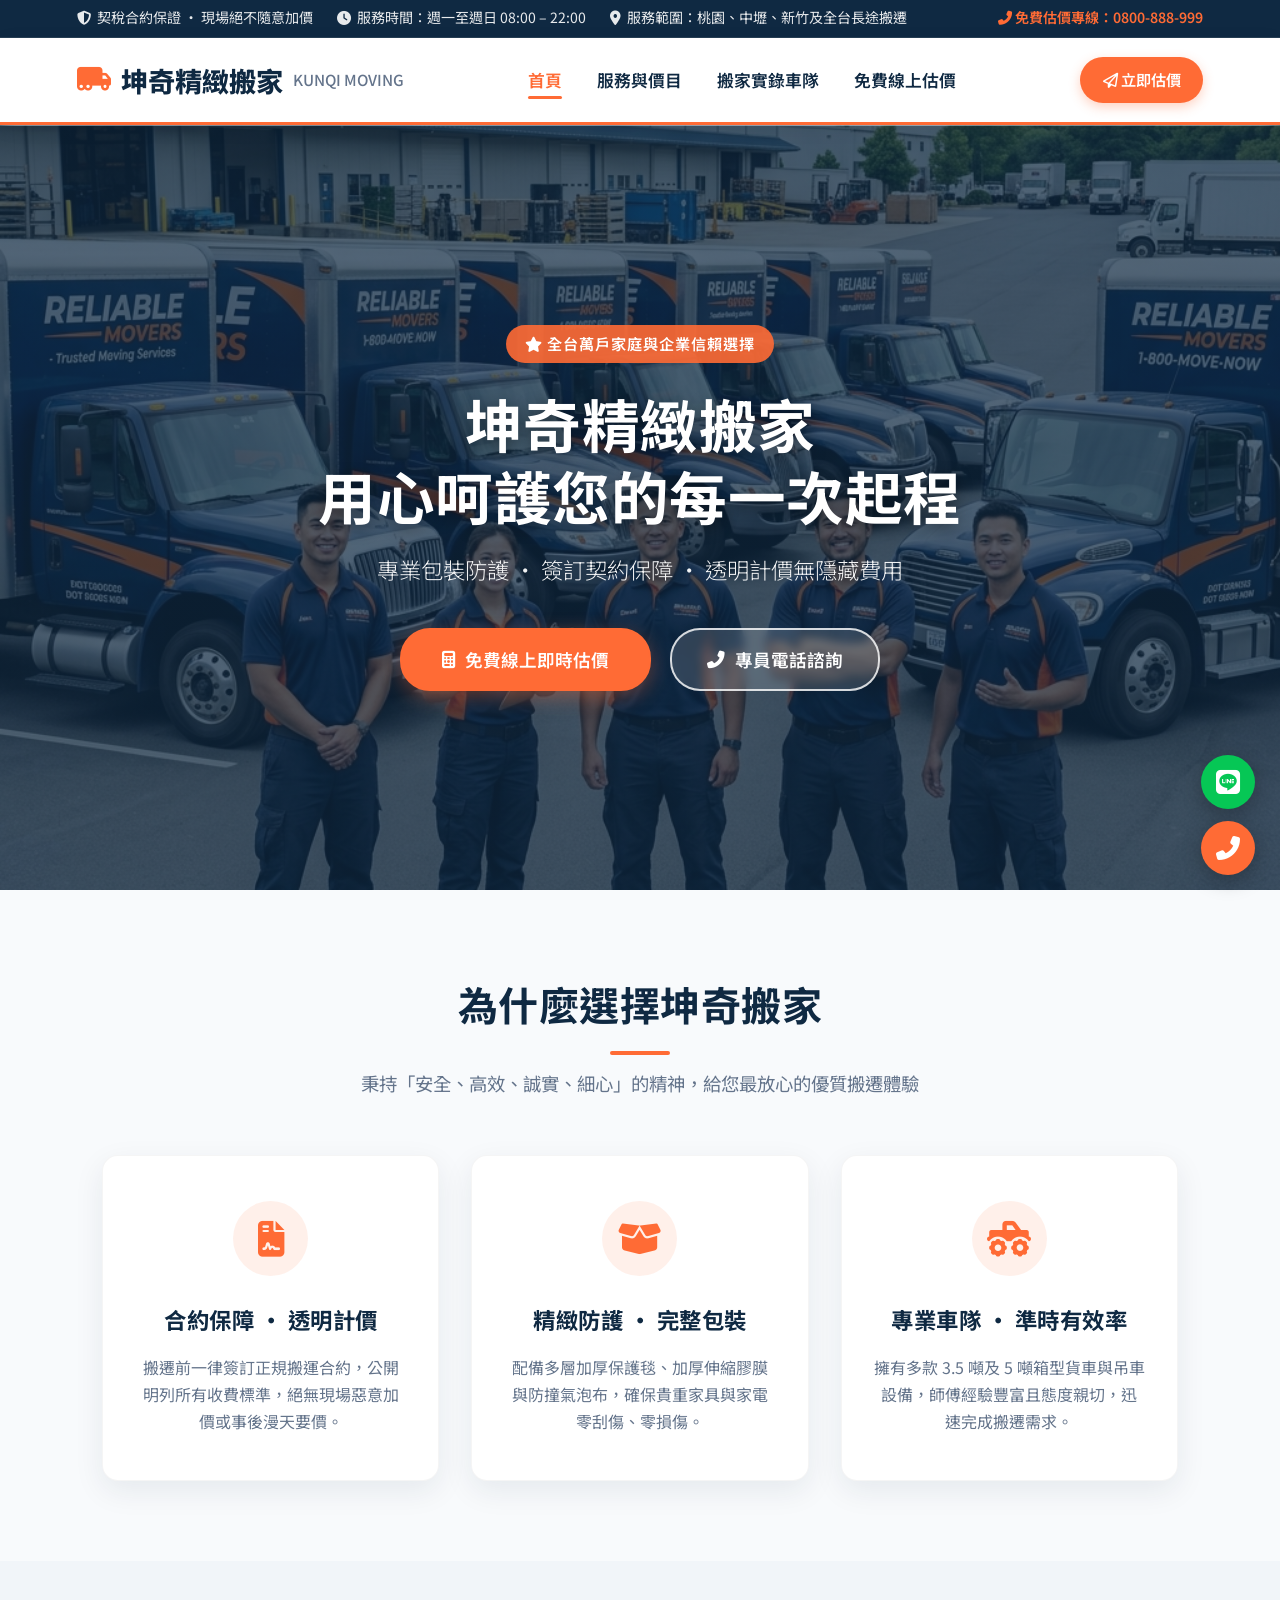
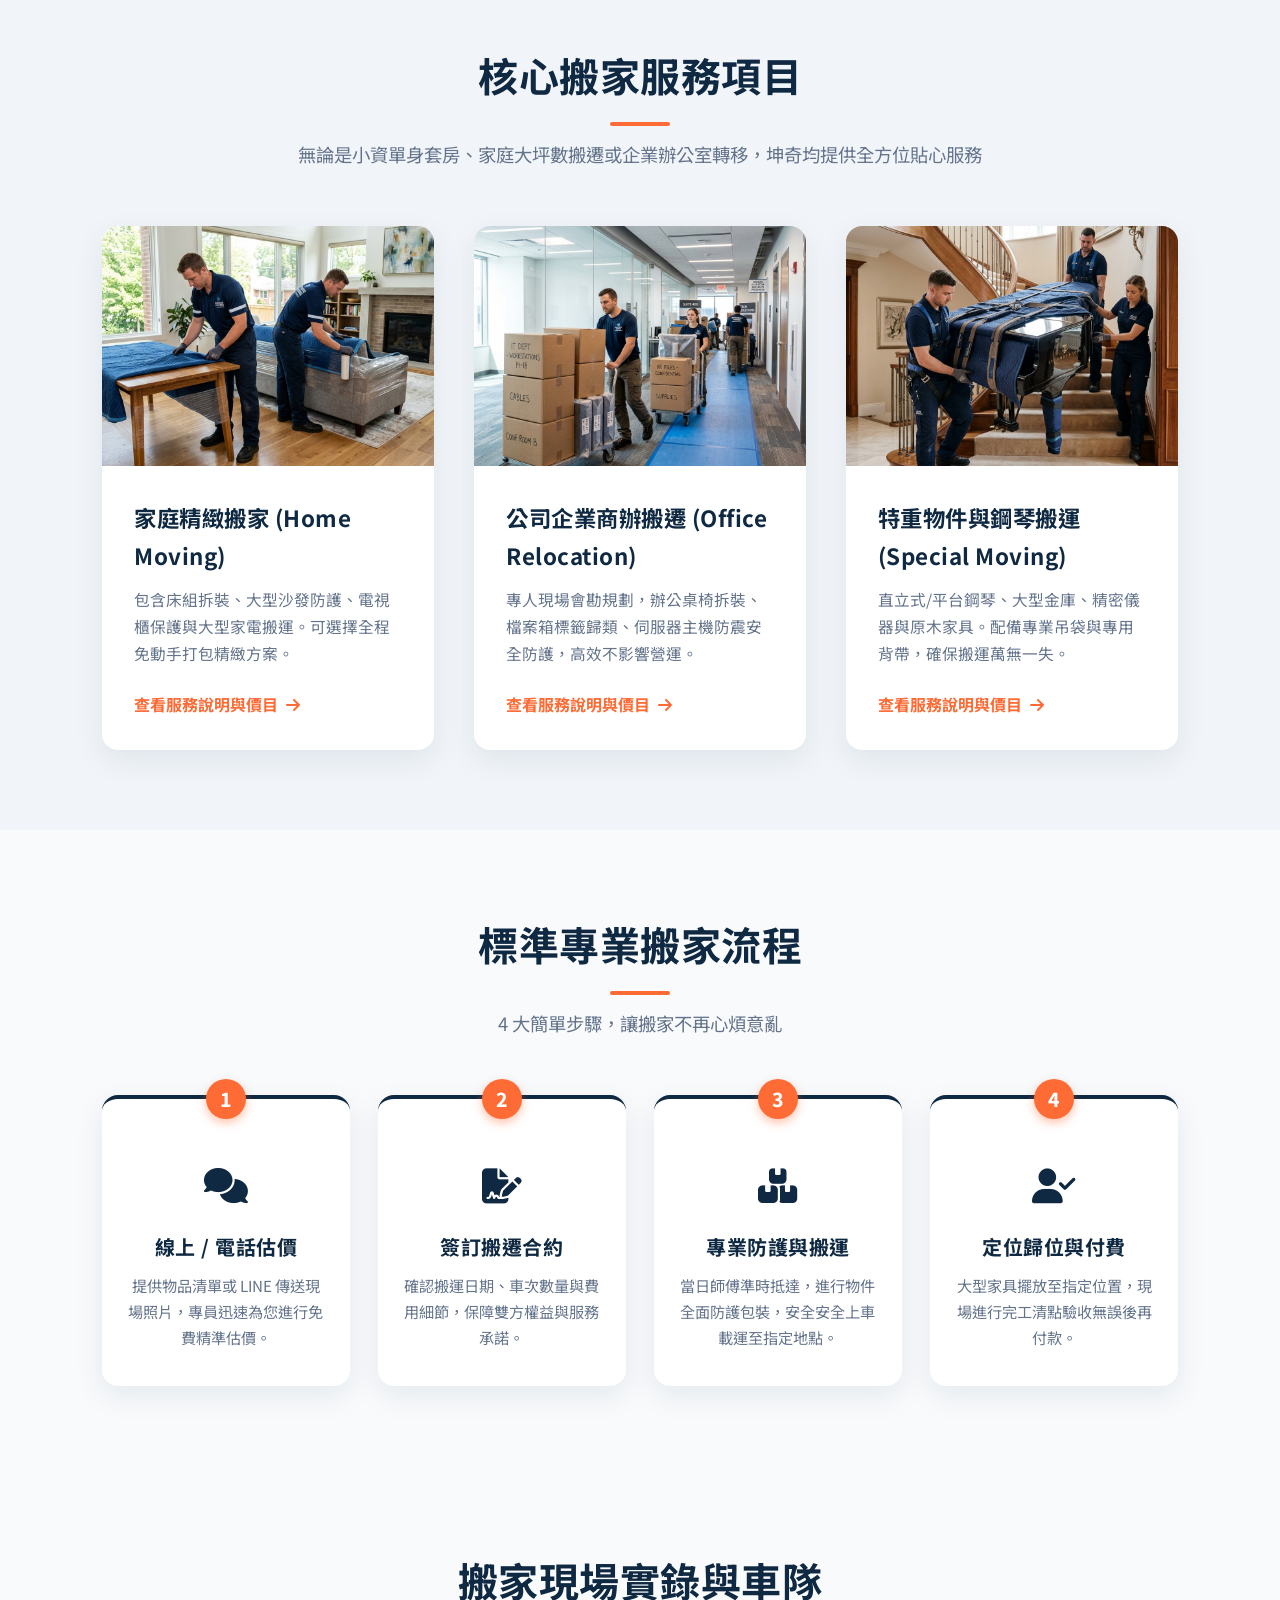
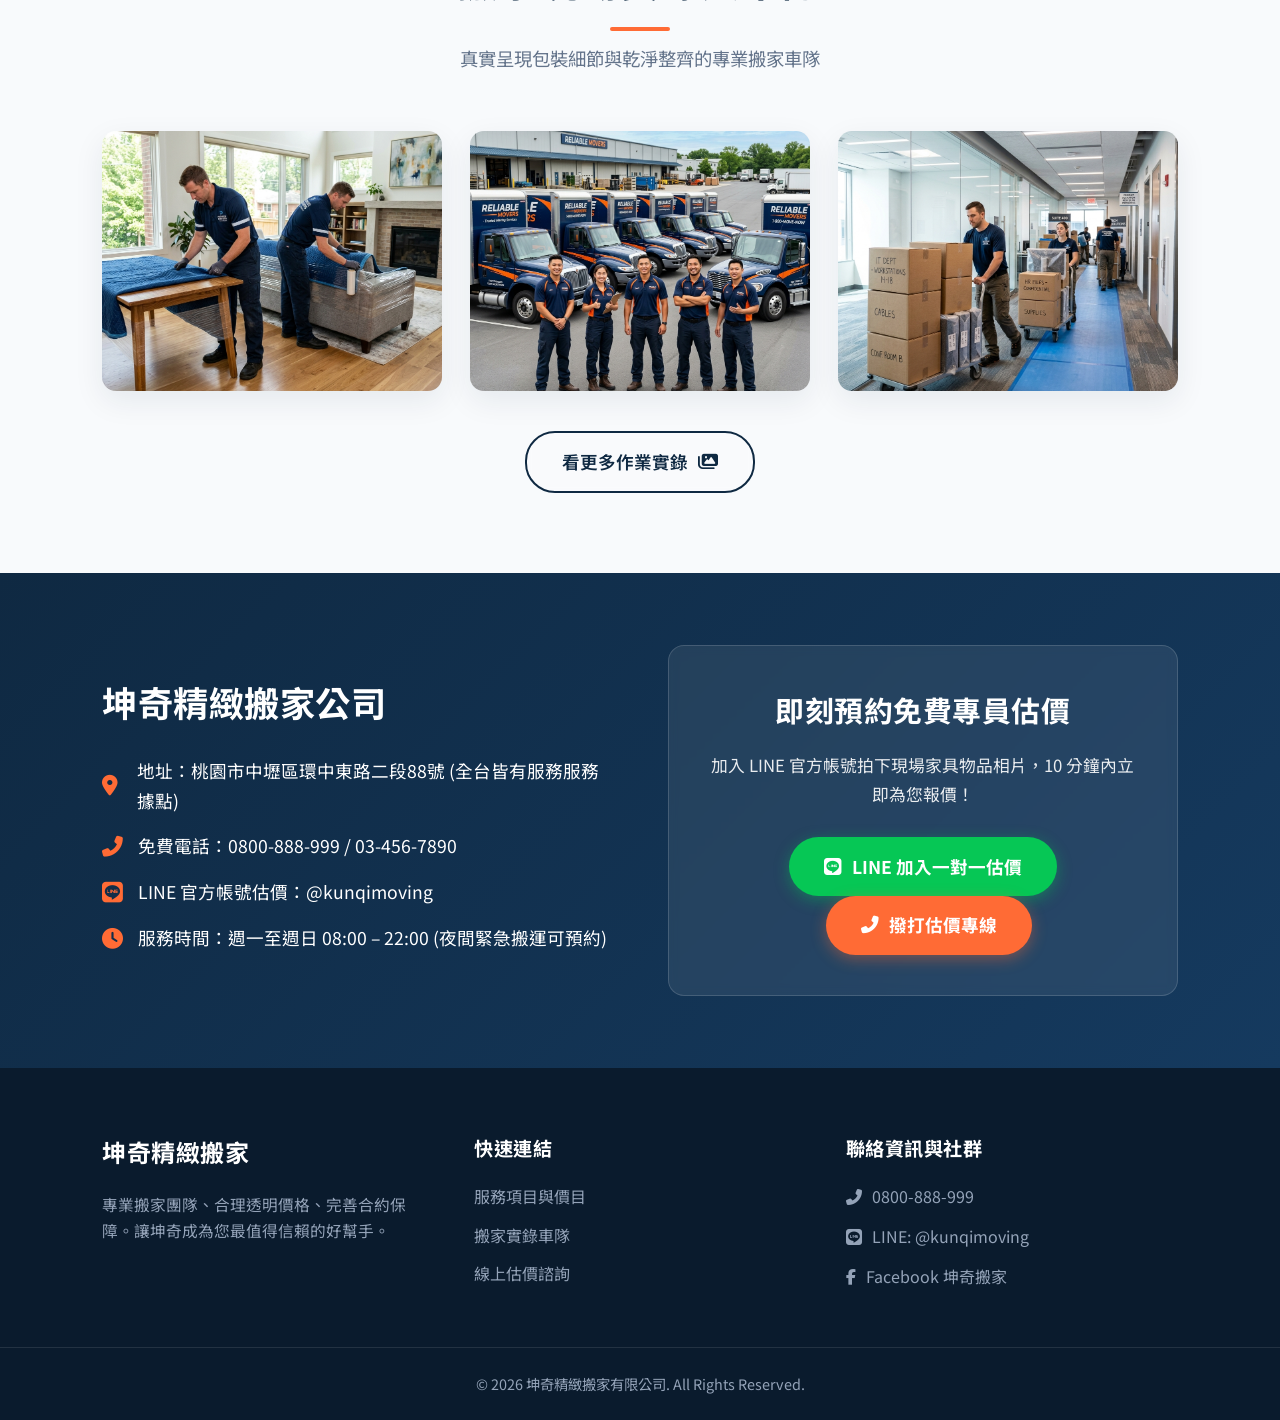
==== index.html @ 40b8fe4d "初始網站檔案上傳" ====
<!DOCTYPE html>
<html lang="zh-Hant">

<head>
    <meta charset="UTF-8">
    <meta name="viewport" content="width=device-width, initial-scale=1.0">
    <title>坤奇精緻搬家 | 桃園中壢搬家首選 · 專業車隊與透明計價</title>
    <meta name="description" content="坤奇精緻搬家提供大桃園、中壢與全台優質搬家服務。包含家庭搬家、公司企業搬遷、精緻包裝防護、廢棄物清運與大型家具特重搬運。透明計價、合約保障、專業車隊團隊。">
    <link rel="stylesheet" href="css/style.css">
    <!-- Google Fonts -->
    <link href="https://fonts.googleapis.com/css2?family=Noto+Sans+TC:wght@300;400;500;700;800&family=Outfit:wght@500;600;700;800&display=swap" rel="stylesheet">
    <!-- Font Awesome Icons -->
    <link rel="stylesheet" href="https://cdnjs.cloudflare.com/ajax/libs/font-awesome/6.4.0/css/all.min.css">
</head>

<body>

    <!-- Top Announcement Bar -->
    <div class="top-bar">
        <div class="top-bar-info">
            <span><i class="fas fa-shield-alt"></i> 契稅合約保證 · 現場絕不隨意加價</span>
            <span><i class="fas fa-clock"></i> 服務時間：週一至週日 08:00 – 22:00</span>
            <span><i class="fas fa-map-marker-alt"></i> 服務範圍：桃園、中壢、新竹及全台長途搬遷</span>
        </div>
        <div class="top-bar-cta">
            <a href="tel:0800888999"><i class="fas fa-phone-alt"></i> 免費估價專線：0800-888-999</a>
        </div>
    </div>

    <!-- Header & Navigation -->
    <header>
        <div class="logo">
            <a href="index.html">
                <i class="fas fa-truck-moving"></i> 坤奇精緻搬家 <span>KUNQI MOVING</span>
            </a>
        </div>
        <nav>
            <div class="menu-toggle" id="menuToggle">
                <i class="fas fa-bars"></i>
            </div>
            <ul id="navMenu">
                <li><a href="index.html" class="active">首頁</a></li>
                <li><a href="services.html">服務與價目</a></li>
                <li><a href="gallery.html">搬家實錄車隊</a></li>
                <li><a href="contact.html">免費線上估價</a></li>
            </ul>
        </nav>
        <div class="header-cta-btn">
            <a href="contact.html" class="btn-header"><i class="far fa-paper-plane"></i> 立即估價</a>
        </div>
    </header>

    <!-- Hero Section -->
    <section class="hero">
        <div class="hero-content">
            <span class="hero-badge"><i class="fas fa-star"></i> 全台萬戶家庭與企業信賴選擇</span>
            <h1>坤奇精緻搬家<br>用心呵護您的每一次起程</h1>
            <p>專業包裝防護 · 簽訂契約保障 · 透明計價無隱藏費用</p>
            <div class="hero-buttons">
                <a href="contact.html" class="btn-primary"><i class="fas fa-calculator"></i> 免費線上即時估價</a>
                <a href="tel:0800888999" class="btn-secondary"><i class="fas fa-phone-alt"></i> 專員電話諮詢</a>
            </div>
        </div>
    </section>

    <!-- Core Advantages Section -->
    <section class="section-padding about-section">
        <div class="section-title">
            <h2>為什麼選擇坤奇搬家</h2>
            <p>秉持「安全、高效、誠實、細心」的精神，給您最放心的優質搬遷體驗</p>
        </div>
        <div class="about-grid">
            <div class="about-card">
                <div class="about-icon"><i class="fas fa-file-contract"></i></div>
                <h3>合約保障 · 透明計價</h3>
                <p>搬遷前一律簽訂正規搬運合約，公開明列所有收費標準，絕無現場惡意加價或事後漫天要價。</p>
            </div>
            <div class="about-card">
                <div class="about-icon"><i class="fas fa-box-open"></i></div>
                <h3>精緻防護 · 完整包裝</h3>
                <p>配備多層加厚保護毯、加厚伸縮膠膜與防撞氣泡布，確保貴重家具與家電零刮傷、零損傷。</p>
            </div>
            <div class="about-card">
                <div class="about-icon"><i class="fas fa-truck-monster"></i></div>
                <h3>專業車隊 · 準時有效率</h3>
                <p>擁有多款 3.5 噸及 5 噸箱型貨車與吊車設備，師傅經驗豐富且態度親切，迅速完成搬遷需求。</p>
            </div>
        </div>
    </section>

    <!-- Featured Services Section -->
    <section class="section-padding services-section" style="background-color: #F1F5F9;">
        <div class="section-title">
            <h2>核心搬家服務項目</h2>
            <p>無論是小資單身套房、家庭大坪數搬遷或企業辦公室轉移，坤奇均提供全方位貼心服務</p>
        </div>

        <div class="services-grid">
            <!-- Service 1 -->
            <div class="service-card">
                <div class="service-img">
                    <img src="images/home_moving.png" alt="家庭精緻搬家">
                </div>
                <div class="service-info">
                    <h3>家庭精緻搬家 (Home Moving)</h3>
                    <p>包含床組拆裝、大型沙發防護、電視櫃保護與大型家電搬運。可選擇全程免動手打包精緻方案。</p>
                    <a href="services.html" class="card-link">查看服務說明與價目 <i class="fas fa-arrow-right"></i></a>
                </div>
            </div>

            <!-- Service 2 -->
            <div class="service-card">
                <div class="service-img">
                    <img src="images/office_moving.png" alt="公司企業商辦搬遷">
                </div>
                <div class="service-info">
                    <h3>公司企業商辦搬遷 (Office Relocation)</h3>
                    <p>專人現場會勘規劃，辦公桌椅拆裝、檔案箱標籤歸類、伺服器主機防震安全防護，高效不影響營運。</p>
                    <a href="services.html" class="card-link">查看服務說明與價目 <i class="fas fa-arrow-right"></i></a>
                </div>
            </div>

            <!-- Service 3 -->
            <div class="service-card">
                <div class="service-img">
                    <img src="images/special_moving.png" alt="特重物件與鋼琴搬運">
                </div>
                <div class="service-info">
                    <h3>特重物件與鋼琴搬運 (Special Moving)</h3>
                    <p>直立式/平台鋼琴、大型金庫、精密儀器與原木家具。配備專業吊袋與專用背帶，確保搬運萬無一失。</p>
                    <a href="services.html" class="card-link">查看服務說明與價目 <i class="fas fa-arrow-right"></i></a>
                </div>
            </div>
        </div>
    </section>

    <!-- 4-Step Moving Process -->
    <section class="section-padding">
        <div class="section-title">
            <h2>標準專業搬家流程</h2>
            <p>4 大簡單步驟，讓搬家不再心煩意亂</p>
        </div>
        <div class="process-grid">
            <div class="process-step">
                <div class="step-number">1</div>
                <div class="step-icon"><i class="fas fa-comments"></i></div>
                <h3>線上 / 電話估價</h3>
                <p>提供物品清單或 LINE 傳送現場照片，專員迅速為您進行免費精準估價。</p>
            </div>
            <div class="process-step">
                <div class="step-number">2</div>
                <div class="step-icon"><i class="fas fa-file-signature"></i></div>
                <h3>簽訂搬遷合約</h3>
                <p>確認搬運日期、車次數量與費用細節，保障雙方權益與服務承諾。</p>
            </div>
            <div class="process-step">
                <div class="step-number">3</div>
                <div class="step-icon"><i class="fas fa-boxes"></i></div>
                <h3>專業防護與搬運</h3>
                <p>當日師傅準時抵達，進行物件全面防護包裝，安全安全上車載運至指定地點。</p>
            </div>
            <div class="process-step">
                <div class="step-number">4</div>
                <div class="step-icon"><i class="fas fa-user-check"></i></div>
                <h3>定位歸位與付費</h3>
                <p>大型家具擺放至指定位置，現場進行完工清點驗收無誤後再付款。</p>
            </div>
        </div>
    </section>

    <!-- Gallery Highlight Section -->
    <section class="section-padding" style="background-color: #F8FAFC;">
        <div class="section-title">
            <h2>搬家現場實錄與車隊</h2>
            <p>真實呈現包裝細節與乾淨整齊的專業搬家車隊</p>
        </div>
        <div class="gallery-preview-grid">
            <div class="gallery-preview-item">
                <img src="images/home_moving.png" alt="家具防護包裝實況">
                <div class="overlay"><span>精緻防護加厚毯包裹</span></div>
            </div>
            <div class="gallery-preview-item">
                <img src="images/hero_bg.png" alt="坤奇專業貨車車隊">
                <div class="overlay"><span>整齊乾淨車隊陣容</span></div>
            </div>
            <div class="gallery-preview-item">
                <img src="images/office_moving.png" alt="企業搬遷與檔案整理">
                <div class="overlay"><span>企業辦公室高效定位</span></div>
            </div>
        </div>
        <div style="text-align: center; margin-top: 2.5rem;">
            <a href="gallery.html" class="btn-secondary" style="color: var(--brand-navy); border-color: var(--brand-navy);">看更多作業實錄 <i class="fas fa-images"></i></a>
        </div>
    </section>

    <!-- Store Info & CTA Banner -->
    <section class="store-cta-section">
        <div class="cta-container">
            <div class="cta-info">
                <h2>坤奇精緻搬家公司</h2>
                <ul class="info-list">
                    <li><i class="fas fa-map-marker-alt"></i> 地址：桃園市中壢區環中東路二段88號 (全台皆有服務服務據點)</li>
                    <li><i class="fas fa-phone-alt"></i> 免費電話：0800-888-999 / 03-456-7890</li>
                    <li><i class="fab fa-line"></i> LINE 官方帳號估價：@kunqimoving</li>
                    <li><i class="fas fa-clock"></i> 服務時間：週一至週日 08:00 – 22:00 (夜間緊急搬運可預約)</li>
                </ul>
            </div>
            <div class="cta-action">
                <h3>即刻預約免費專員估價</h3>
                <p>加入 LINE 官方帳號拍下現場家具物品相片，10 分鐘內立即為您報價！</p>
                <a href="https://line.me" target="_blank" class="btn-line"><i class="fab fa-line"></i> LINE 加入一對一估價</a>
                <a href="tel:0800888999" class="btn-phone"><i class="fas fa-phone-alt"></i> 撥打估價專線</a>
            </div>
        </div>
    </section>

    <!-- Footer -->
    <footer>
        <div class="footer-container">
            <div class="footer-col">
                <h3>坤奇精緻搬家</h3>
                <p>專業搬家團隊、合理透明價格、完善合約保障。讓坤奇成為您最值得信賴的好幫手。</p>
            </div>
            <div class="footer-col">
                <h4>快速連結</h4>
                <ul>
                    <li><a href="services.html">服務項目與價目</a></li>
                    <li><a href="gallery.html">搬家實錄車隊</a></li>
                    <li><a href="contact.html">線上估價諮詢</a></li>
                </ul>
            </div>
            <div class="footer-col">
                <h4>聯絡資訊與社群</h4>
                <div class="footer-socials">
                    <a href="tel:0800888999"><i class="fas fa-phone-alt"></i> 0800-888-999</a>
                    <a href="https://line.me" target="_blank"><i class="fab fa-line"></i> LINE: @kunqimoving</a>
                    <a href="#"><i class="fab fa-facebook-f"></i> Facebook 坤奇搬家</a>
                </div>
            </div>
        </div>
        <div class="footer-bottom">
            <p>&copy; 2026 坤奇精緻搬家有限公司. All Rights Reserved.</p>
        </div>
    </footer>

    <!-- Floating Action Buttons -->
    <div class="floating-buttons">
        <a href="https://line.me" target="_blank" class="floating-btn line" title="LINE 專員估價">
            <i class="fab fa-line"></i>
        </a>
        <a href="tel:0800888999" class="floating-btn phone" title="免費電話估價">
            <i class="fas fa-phone-alt"></i>
        </a>
    </div>

    <!-- Main JavaScript -->
    <script src="js/main.js"></script>
</body>

</html>
---- css/style.css ----
/* Modern Premium Moving Company Design System for 坤奇精緻搬家 */
:root {
    --primary-bg: #F8FAFC;
    --card-bg: #FFFFFF;
    --brand-navy: #0F2942;
    --brand-navy-light: #1E3A8A;
    --accent-orange: #FF6B35;
    --accent-orange-hover: #E85D04;
    --text-dark: #1E293B;
    --text-muted: #64748B;
    --text-light: #FFFFFF;
    --font-heading: 'Noto Sans TC', 'Outfit', sans-serif;
    --font-body: 'Noto Sans TC', sans-serif;
    --transition: all 0.35s cubic-bezier(0.25, 0.8, 0.25, 1);
    --shadow-soft: 0 10px 30px rgba(15, 41, 66, 0.08);
    --shadow-hover: 0 18px 40px rgba(255, 107, 53, 0.18);
}

* {
    margin: 0;
    padding: 0;
    box-sizing: border-box;
}

html {
    scroll-behavior: smooth;
}

body {
    font-family: var(--font-body);
    background-color: var(--primary-bg);
    color: var(--text-dark);
    line-height: 1.7;
    overflow-x: hidden;
}

h1, h2, h3, h4 {
    font-family: var(--font-heading);
    font-weight: 700;
    letter-spacing: 0.5px;
}

a {
    text-decoration: none;
    color: inherit;
    transition: var(--transition);
}

/* Top Announcement Bar */
.top-bar {
    background-color: var(--brand-navy);
    color: rgba(255, 255, 255, 0.9);
    padding: 0.4rem 6%;
    font-size: 0.88rem;
    display: flex;
    justify-content: space-between;
    align-items: center;
    border-bottom: 1px solid rgba(255, 255, 255, 0.1);
}

.top-bar-info {
    display: flex;
    gap: 1.5rem;
}

.top-bar-info span {
    display: flex;
    align-items: center;
    gap: 6px;
}

.top-bar-cta a {
    color: var(--accent-orange);
    font-weight: 600;
}

.top-bar-cta a:hover {
    text-decoration: underline;
}

/* Header & Navigation */
header {
    display: flex;
    justify-content: space-between;
    align-items: center;
    padding: 1.2rem 6%;
    background-color: rgba(255, 255, 255, 0.97);
    backdrop-filter: blur(10px);
    position: sticky;
    top: 0;
    z-index: 1000;
    box-shadow: 0 4px 20px rgba(0, 0, 0, 0.05);
    border-bottom: 3px solid var(--accent-orange);
}

.logo a {
    font-size: 1.7rem;
    font-weight: 800;
    color: var(--brand-navy);
    display: flex;
    align-items: center;
    gap: 10px;
}

.logo a i {
    color: var(--accent-orange);
}

.logo a span {
    font-size: 0.95rem;
    color: var(--text-muted);
    font-weight: 500;
}

.menu-toggle {
    display: none;
    font-size: 1.6rem;
    cursor: pointer;
    color: var(--brand-navy);
}

nav ul {
    display: flex;
    list-style: none;
    gap: 2.2rem;
}

nav a {
    font-size: 1.05rem;
    font-weight: 600;
    color: var(--brand-navy);
    position: relative;
    padding: 0.3rem 0;
}

nav a::after {
    content: '';
    position: absolute;
    width: 0;
    height: 3px;
    bottom: -2px;
    left: 0;
    background-color: var(--accent-orange);
    transition: var(--transition);
    border-radius: 2px;
}

nav a:hover::after, nav a.active::after {
    width: 100%;
}

nav a.active {
    color: var(--accent-orange);
}

.header-cta-btn {
    display: flex;
    align-items: center;
    gap: 10px;
}

.btn-header {
    padding: 0.6rem 1.4rem;
    background-color: var(--accent-orange);
    color: #fff;
    font-weight: 600;
    font-size: 0.95rem;
    border-radius: 25px;
    box-shadow: 0 4px 12px rgba(255, 107, 53, 0.3);
}

.btn-header:hover {
    background-color: var(--accent-orange-hover);
    transform: translateY(-2px);
}

/* Hero Section */
.hero {
    height: 85vh;
    min-height: 550px;
    background: linear-gradient(rgba(15, 41, 66, 0.72), rgba(15, 41, 66, 0.72)), url('../images/hero_bg.png');
    background-size: cover;
    background-position: center;
    display: flex;
    justify-content: center;
    align-items: center;
    text-align: center;
    color: var(--text-light);
    padding: 0 1.5rem;
    position: relative;
}

.hero-content {
    max-width: 850px;
}

.hero-badge {
    display: inline-block;
    padding: 0.4rem 1.2rem;
    background-color: rgba(255, 107, 53, 0.9);
    color: #fff;
    font-size: 0.95rem;
    font-weight: 600;
    border-radius: 20px;
    margin-bottom: 1.5rem;
    letter-spacing: 1px;
}

.hero h1 {
    font-size: 3.6rem;
    margin-bottom: 1.2rem;
    text-shadow: 0 4px 15px rgba(0, 0, 0, 0.4);
    line-height: 1.25;
}

.hero p {
    font-size: 1.4rem;
    margin-bottom: 2.5rem;
    font-weight: 300;
    opacity: 0.95;
}

.hero-buttons {
    display: flex;
    justify-content: center;
    gap: 1.2rem;
    flex-wrap: wrap;
}

.btn-primary {
    display: inline-flex;
    align-items: center;
    gap: 10px;
    padding: 0.9rem 2.5rem;
    background-color: var(--accent-orange);
    color: var(--text-light);
    font-size: 1.1rem;
    font-weight: 600;
    border-radius: 30px;
    border: 2px solid var(--accent-orange);
    cursor: pointer;
    transition: var(--transition);
    box-shadow: 0 6px 20px rgba(255, 107, 53, 0.35);
}

.btn-primary:hover {
    background-color: var(--accent-orange-hover);
    border-color: var(--accent-orange-hover);
    transform: translateY(-3px);
}

.btn-secondary {
    display: inline-flex;
    align-items: center;
    gap: 10px;
    padding: 0.9rem 2.2rem;
    background-color: rgba(255, 255, 255, 0.15);
    color: #fff;
    font-size: 1.1rem;
    font-weight: 600;
    border-radius: 30px;
    border: 2px solid rgba(255, 255, 255, 0.8);
    backdrop-filter: blur(5px);
    transition: var(--transition);
}

.btn-secondary:hover {
    background-color: #fff;
    color: var(--brand-navy);
    transform: translateY(-3px);
}

/* Page Hero Banner */
.page-hero {
    height: 38vh;
    min-height: 280px;
    background: linear-gradient(rgba(15, 41, 66, 0.8), rgba(15, 41, 66, 0.8)), url('../images/hero_bg.png');
    background-size: cover;
    background-position: center;
    display: flex;
    flex-direction: column;
    justify-content: center;
    align-items: center;
    text-align: center;
    color: #fff;
    padding: 0 1rem;
}

.page-hero h1 {
    font-size: 2.8rem;
    margin-bottom: 0.8rem;
}

.page-hero p {
    font-size: 1.2rem;
    font-weight: 300;
    opacity: 0.9;
}

/* Section Common */
.section-padding {
    padding: 5rem 8%;
}

.section-title {
    text-align: center;
    margin-bottom: 3.5rem;
}

.section-title h2 {
    font-size: 2.5rem;
    color: var(--brand-navy);
    margin-bottom: 0.8rem;
    position: relative;
    display: inline-block;
}

.section-title h2::after {
    content: '';
    display: block;
    width: 60px;
    height: 4px;
    background-color: var(--accent-orange);
    margin: 0.8rem auto 0;
    border-radius: 2px;
}

.section-title p {
    color: var(--text-muted);
    font-size: 1.15rem;
    max-width: 700px;
    margin: 0 auto;
}

/* About / Advantages Cards */
.about-grid {
    display: grid;
    grid-template-columns: repeat(auto-fit, minmax(300px, 1fr));
    gap: 2rem;
}

.about-card {
    background-color: var(--card-bg);
    padding: 2.8rem 2rem;
    border-radius: 16px;
    text-align: center;
    box-shadow: var(--shadow-soft);
    transition: var(--transition);
    border: 1px solid rgba(0, 0, 0, 0.04);
}

.about-card:hover {
    transform: translateY(-8px);
    box-shadow: var(--shadow-hover);
    border-color: rgba(255, 107, 53, 0.2);
}

.about-icon {
    width: 75px;
    height: 75px;
    background-color: rgba(255, 107, 53, 0.1);
    color: var(--accent-orange);
    font-size: 2.2rem;
    border-radius: 50%;
    display: flex;
    align-items: center;
    justify-content: center;
    margin: 0 auto 1.5rem;
    transition: var(--transition);
}

.about-card:hover .about-icon {
    background-color: var(--accent-orange);
    color: #fff;
    transform: scale(1.1);
}

.about-card h3 {
    font-size: 1.4rem;
    margin-bottom: 1rem;
    color: var(--brand-navy);
}

.about-card p {
    color: var(--text-muted);
    font-size: 1rem;
}

/* Services Grid */
.services-grid {
    display: grid;
    grid-template-columns: repeat(auto-fit, minmax(320px, 1fr));
    gap: 2.5rem;
}

.service-card {
    background-color: var(--card-bg);
    border-radius: 16px;
    overflow: hidden;
    box-shadow: var(--shadow-soft);
    transition: var(--transition);
    display: flex;
    flex-direction: column;
}

.service-card:hover {
    transform: translateY(-8px);
    box-shadow: var(--shadow-hover);
}

.service-img {
    height: 240px;
    overflow: hidden;
    position: relative;
}

.service-img img {
    width: 100%;
    height: 100%;
    object-fit: cover;
    transition: var(--transition);
}

.service-card:hover .service-img img {
    transform: scale(1.08);
}

.service-info {
    padding: 2rem;
    display: flex;
    flex-direction: column;
    flex-grow: 1;
}

.service-info h3 {
    font-size: 1.4rem;
    margin-bottom: 0.8rem;
    color: var(--brand-navy);
}

.service-info p {
    color: var(--text-muted);
    font-size: 0.98rem;
    margin-bottom: 1.5rem;
    flex-grow: 1;
}

.card-link {
    color: var(--accent-orange);
    font-weight: 700;
    display: inline-flex;
    align-items: center;
    gap: 8px;
}

.card-link:hover {
    color: var(--accent-orange-hover);
    transform: translateX(5px);
}

/* Moving Process Steps Section */
.process-grid {
    display: grid;
    grid-template-columns: repeat(auto-fit, minmax(230px, 1fr));
    gap: 1.8rem;
    position: relative;
}

.process-step {
    background: var(--card-bg);
    padding: 2.2rem 1.5rem;
    border-radius: 16px;
    text-align: center;
    box-shadow: var(--shadow-soft);
    position: relative;
    border-top: 4px solid var(--brand-navy);
    transition: var(--transition);
}

.process-step:hover {
    border-top-color: var(--accent-orange);
    transform: translateY(-6px);
}

.step-number {
    position: absolute;
    top: -20px;
    left: 50%;
    transform: translateX(-50%);
    width: 40px;
    height: 40px;
    background-color: var(--accent-orange);
    color: #fff;
    font-weight: 800;
    font-size: 1.2rem;
    border-radius: 50%;
    display: flex;
    align-items: center;
    justify-content: center;
    box-shadow: 0 4px 10px rgba(255, 107, 53, 0.4);
}

.step-icon {
    font-size: 2.2rem;
    color: var(--brand-navy);
    margin: 1.2rem 0 1rem;
}

.process-step h3 {
    font-size: 1.25rem;
    color: var(--brand-navy);
    margin-bottom: 0.6rem;
}

.process-step p {
    font-size: 0.95rem;
    color: var(--text-muted);
}

/* Gallery Highlight Section */
.gallery-preview-grid {
    display: grid;
    grid-template-columns: repeat(auto-fit, minmax(300px, 1fr));
    gap: 1.8rem;
}

.gallery-preview-item {
    position: relative;
    border-radius: 14px;
    overflow: hidden;
    height: 260px;
    box-shadow: var(--shadow-soft);
}

.gallery-preview-item img {
    width: 100%;
    height: 100%;
    object-fit: cover;
    transition: var(--transition);
}

.gallery-preview-item:hover img {
    transform: scale(1.1);
}

.gallery-preview-item .overlay {
    position: absolute;
    top: 0;
    left: 0;
    width: 100%;
    height: 100%;
    background: linear-gradient(to top, rgba(15, 41, 66, 0.85), transparent);
    display: flex;
    align-items: flex-end;
    padding: 1.5rem;
    color: #fff;
    opacity: 0;
    transition: var(--transition);
}

.gallery-preview-item:hover .overlay {
    opacity: 1;
}

.gallery-preview-item .overlay span {
    font-size: 1.15rem;
    font-weight: 600;
}

/* Store Info CTA Section */
.store-cta-section {
    background: linear-gradient(135deg, var(--brand-navy) 0%, #153A5F 100%);
    color: #fff;
    padding: 4.5rem 8%;
}

.cta-container {
    display: grid;
    grid-template-columns: 1fr 1fr;
    gap: 3.5rem;
    align-items: center;
}

.cta-info h2 {
    font-size: 2.2rem;
    margin-bottom: 1.5rem;
    color: #fff;
}

.info-list {
    list-style: none;
}

.info-list li {
    font-size: 1.1rem;
    margin-bottom: 1rem;
    display: flex;
    align-items: center;
    gap: 12px;
}

.info-list li i {
    color: var(--accent-orange);
    font-size: 1.3rem;
    width: 24px;
}

.cta-action {
    background-color: rgba(255, 255, 255, 0.08);
    padding: 2.5rem;
    border-radius: 16px;
    border: 1px solid rgba(255, 255, 255, 0.15);
    text-align: center;
    backdrop-filter: blur(5px);
}

.cta-action h3 {
    font-size: 1.8rem;
    margin-bottom: 1rem;
}

.cta-action p {
    font-size: 1.05rem;
    opacity: 0.9;
    margin-bottom: 1.8rem;
}

.btn-line {
    display: inline-flex;
    align-items: center;
    justify-content: center;
    gap: 10px;
    padding: 0.9rem 2.2rem;
    background-color: #06C755;
    color: #fff;
    font-size: 1.1rem;
    font-weight: 700;
    border-radius: 30px;
    box-shadow: 0 4px 15px rgba(6, 199, 85, 0.4);
    transition: var(--transition);
}

.btn-line:hover {
    background-color: #05B34C;
    transform: translateY(-3px);
}

.btn-phone {
    display: inline-flex;
    align-items: center;
    justify-content: center;
    gap: 10px;
    padding: 0.9rem 2.2rem;
    background-color: var(--accent-orange);
    color: #fff;
    font-size: 1.1rem;
    font-weight: 700;
    border-radius: 30px;
    box-shadow: 0 4px 15px rgba(255, 107, 53, 0.4);
    transition: var(--transition);
    margin-left: 0.8rem;
}

.btn-phone:hover {
    background-color: var(--accent-orange-hover);
    transform: translateY(-3px);
}

/* Pricing Table */
.pricing-table-wrapper {
    background: #fff;
    border-radius: 16px;
    overflow: hidden;
    box-shadow: var(--shadow-soft);
    margin-top: 2rem;
}

.pricing-table {
    width: 100%;
    border-collapse: collapse;
    text-align: left;
}

.pricing-table th {
    background-color: var(--brand-navy);
    color: #fff;
    padding: 1.2rem 1.5rem;
    font-size: 1.1rem;
}

.pricing-table td {
    padding: 1.1rem 1.5rem;
    border-bottom: 1px solid #E2E8F0;
    color: var(--text-dark);
}

.pricing-table tr:nth-child(even) {
    background-color: #F8FAFC;
}

.pricing-table tr:hover {
    background-color: rgba(255, 107, 53, 0.05);
}

/* Contact / Quote Form Section */
.contact-container {
    display: grid;
    grid-template-columns: 1fr 1fr;
    gap: 3rem;
}

.contact-info-card {
    background-color: var(--card-bg);
    padding: 2.5rem;
    border-radius: 16px;
    box-shadow: var(--shadow-soft);
}

.contact-info-card h3 {
    font-size: 1.6rem;
    color: var(--brand-navy);
    margin-bottom: 1.5rem;
}

.quote-form-card {
    background-color: var(--card-bg);
    padding: 2.5rem;
    border-radius: 16px;
    box-shadow: var(--shadow-soft);
}

.form-group {
    margin-bottom: 1.4rem;
}

.form-group label {
    display: block;
    font-weight: 600;
    color: var(--brand-navy);
    margin-bottom: 0.5rem;
}

.form-control {
    width: 100%;
    padding: 0.85rem 1.2rem;
    font-size: 1rem;
    border: 1px solid #CBD5E1;
    border-radius: 8px;
    font-family: inherit;
    transition: var(--transition);
}

.form-control:focus {
    outline: none;
    border-color: var(--accent-orange);
    box-shadow: 0 0 0 3px rgba(255, 107, 53, 0.15);
}

textarea.form-control {
    resize: vertical;
    min-height: 110px;
}

/* Footer */
footer {
    background-color: #0A1B2D;
    color: #94A3B8;
    padding-top: 4rem;
}

.footer-container {
    display: grid;
    grid-template-columns: repeat(auto-fit, minmax(240px, 1fr));
    gap: 2.5rem;
    padding: 0 8% 3rem;
    border-bottom: 1px solid rgba(255, 255, 255, 0.1);
}

.footer-col h3 {
    color: #fff;
    font-size: 1.5rem;
    margin-bottom: 1.2rem;
}

.footer-col h4 {
    color: #fff;
    font-size: 1.2rem;
    margin-bottom: 1.2rem;
}

.footer-col p {
    font-size: 0.98rem;
    line-height: 1.7;
}

.footer-col ul {
    list-style: none;
}

.footer-col ul li {
    margin-bottom: 0.7rem;
}

.footer-col ul a:hover {
    color: var(--accent-orange);
}

.footer-socials {
    display: flex;
    flex-direction: column;
    gap: 0.8rem;
}

.footer-socials a {
    display: flex;
    align-items: center;
    gap: 10px;
    transition: var(--transition);
}

.footer-socials a:hover {
    color: var(--accent-orange);
}

.footer-bottom {
    text-align: center;
    padding: 1.5rem;
    font-size: 0.9rem;
}

/* Floating Action Buttons */
.floating-buttons {
    position: fixed;
    bottom: 25px;
    right: 25px;
    display: flex;
    flex-direction: column;
    gap: 12px;
    z-index: 999;
}

.floating-btn {
    width: 54px;
    height: 54px;
    border-radius: 50%;
    display: flex;
    align-items: center;
    justify-content: center;
    color: #fff;
    font-size: 1.5rem;
    box-shadow: 0 6px 20px rgba(0, 0, 0, 0.25);
    transition: var(--transition);
}

.floating-btn.line {
    background-color: #06C755;
}

.floating-btn.phone {
    background-color: var(--accent-orange);
}

.floating-btn:hover {
    transform: scale(1.12) translateY(-3px);
}

/* Responsive Media Queries */
@media (max-width: 992px) {
    .hero h1 {
        font-size: 2.8rem;
    }
    .cta-container, .contact-container {
        grid-template-columns: 1fr;
    }
}

@media (max-width: 768px) {
    .top-bar-info {
        display: none;
    }
    .top-bar {
        justify-content: center;
    }
    header {
        padding: 1rem 5%;
    }
    .menu-toggle {
        display: block;
    }
    nav ul {
        position: absolute;
        top: 100%;
        left: 0;
        width: 100%;
        background-color: var(--card-bg);
        flex-direction: column;
        gap: 0;
        box-shadow: 0 10px 20px rgba(0, 0, 0, 0.1);
        display: none;
        padding: 1rem 0;
        border-bottom: 3px solid var(--accent-orange);
    }
    nav ul.active {
        display: flex;
    }
    nav ul li {
        text-align: center;
        padding: 0.8rem 0;
        border-bottom: 1px solid #F1F5F9;
    }
    .header-cta-btn {
        display: none;
    }
    .hero {
        height: 75vh;
    }
    .hero h1 {
        font-size: 2.2rem;
    }
    .hero p {
        font-size: 1.1rem;
    }
    .section-padding {
        padding: 3.5rem 5%;
    }
}
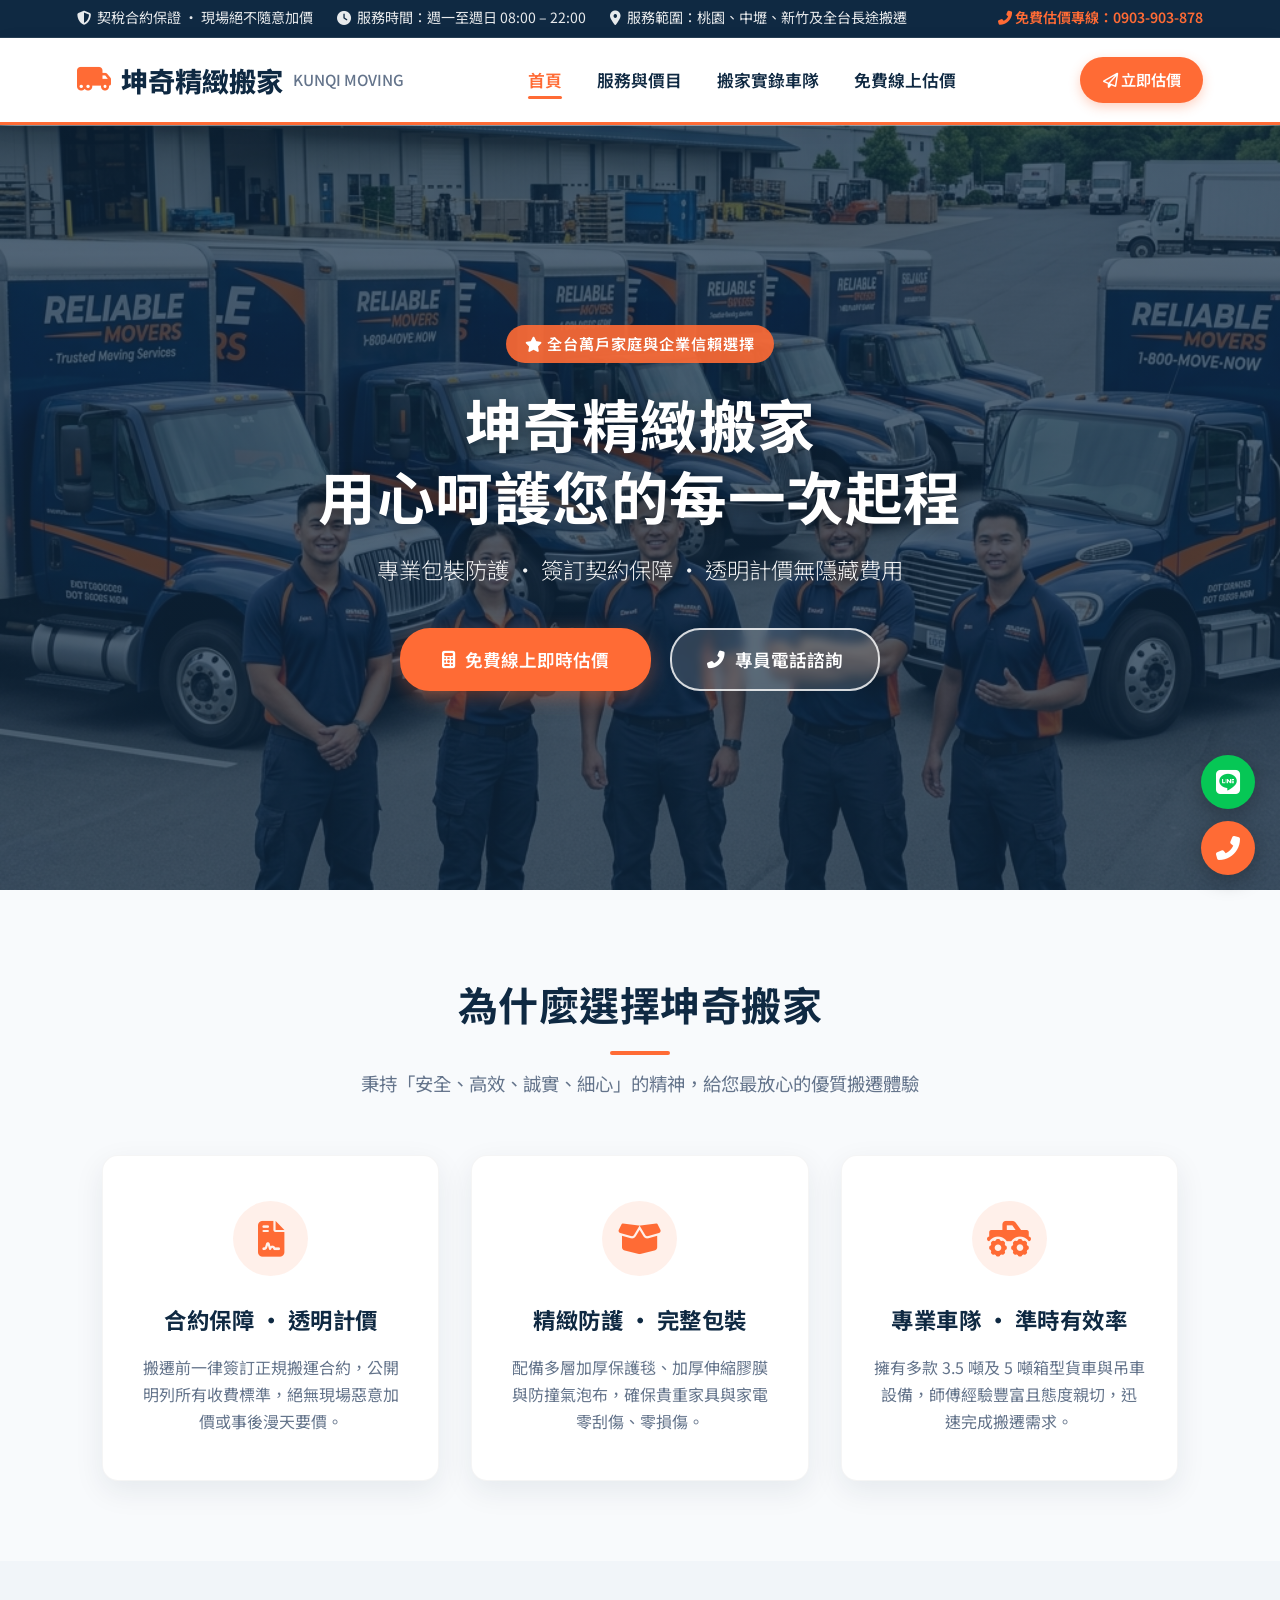
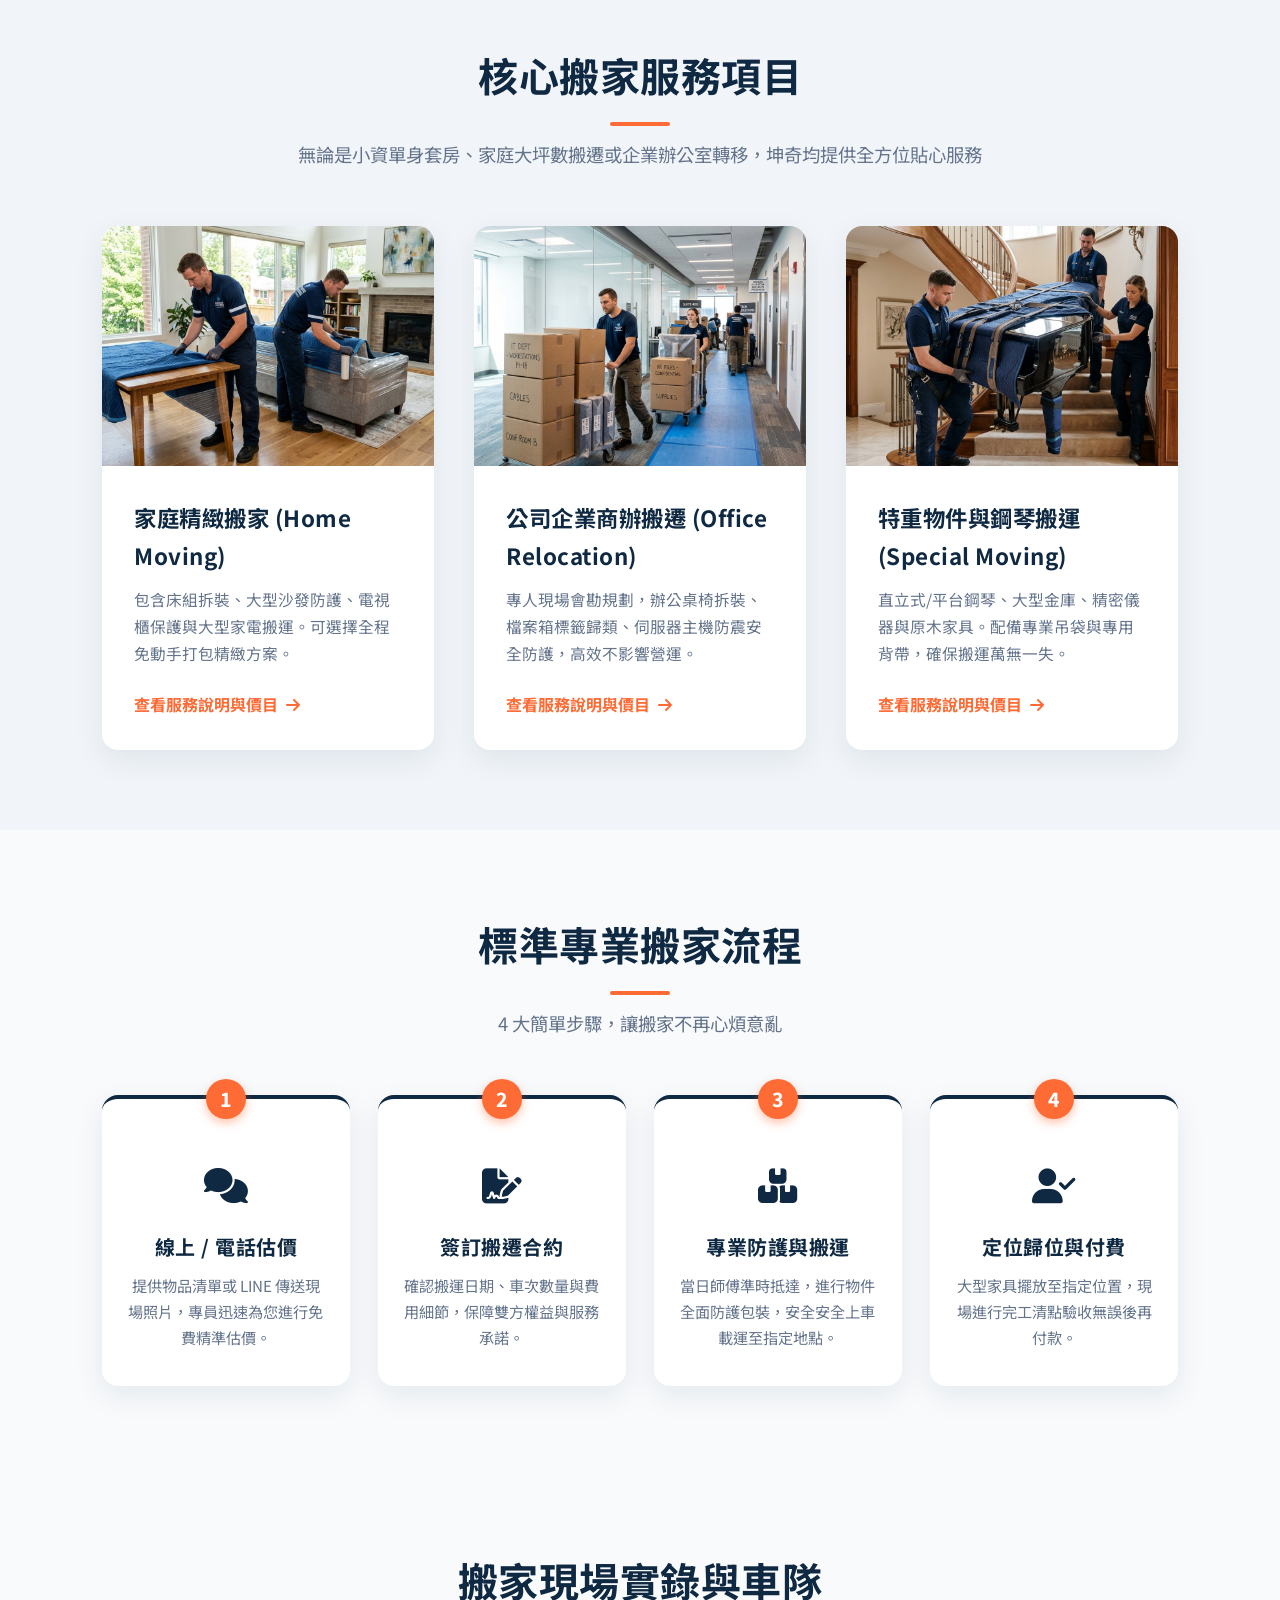
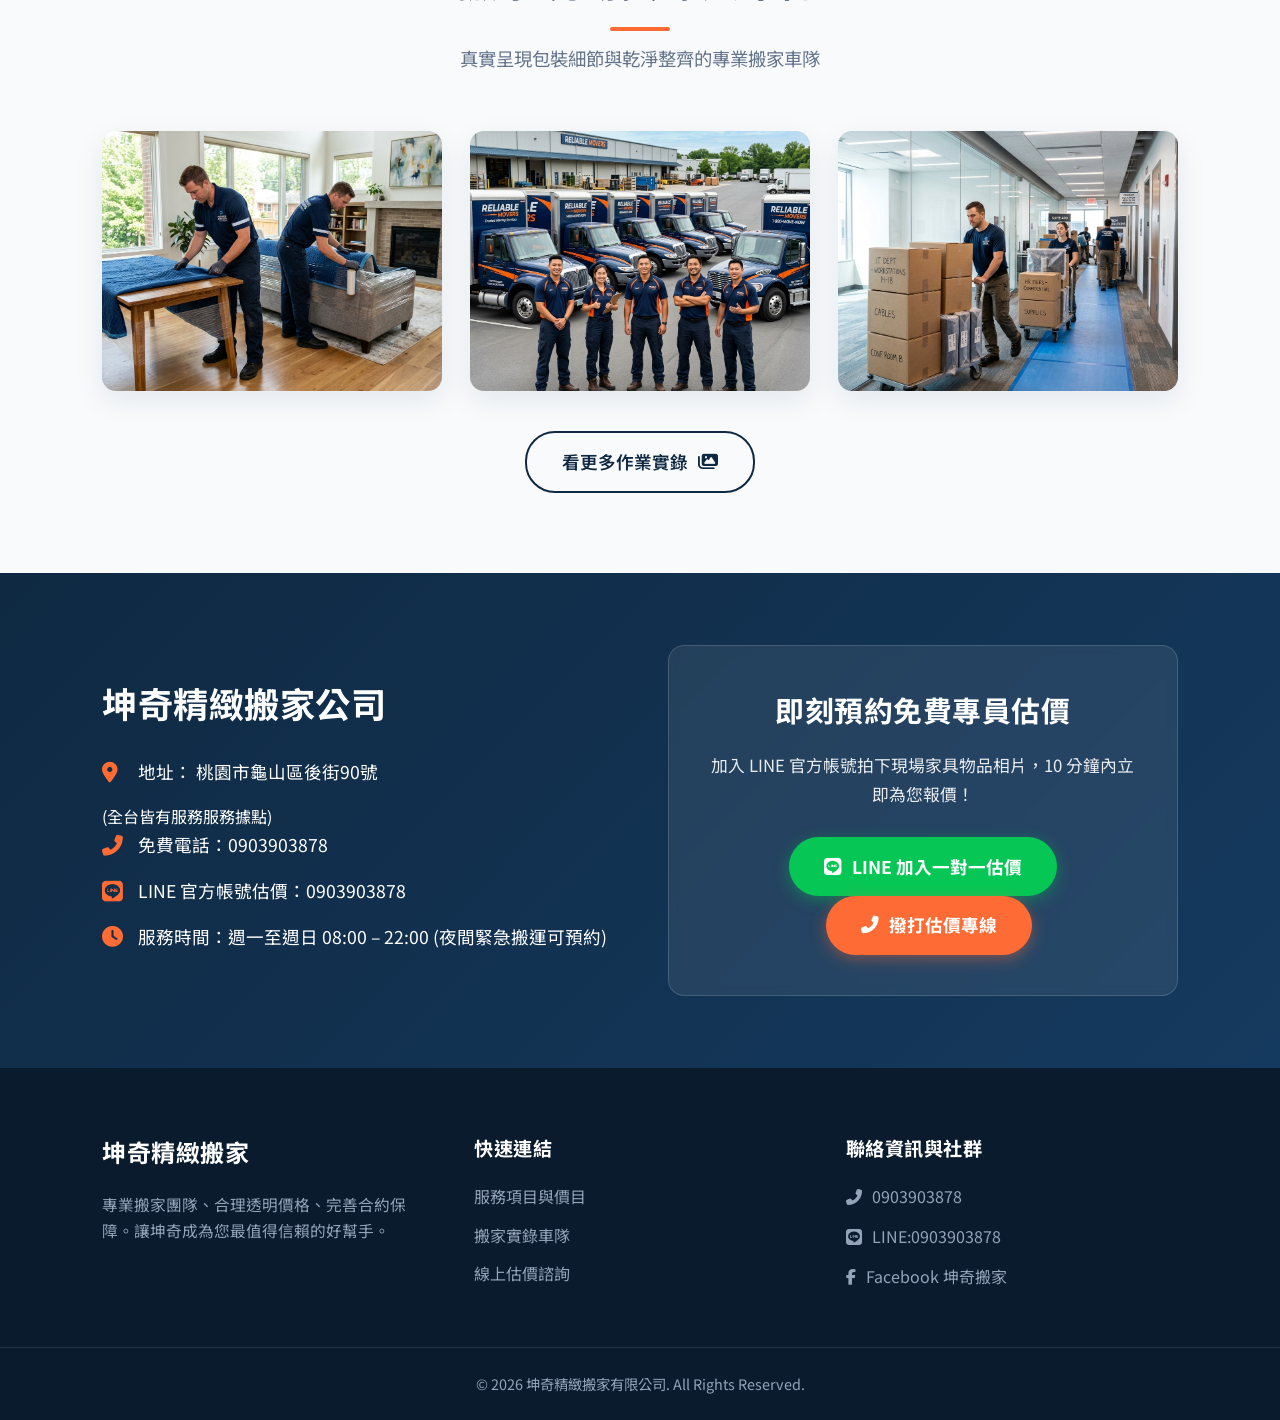
==== commit a5193ee1: "更新聯絡電話與公司地址" ====
--- a/index.html
+++ b/index.html
@@ -23,7 +23,7 @@
             <span><i class="fas fa-map-marker-alt"></i> 服務範圍：桃園、中壢、新竹及全台長途搬遷</span>
         </div>
         <div class="top-bar-cta">
-            <a href="tel:0800888999"><i class="fas fa-phone-alt"></i> 免費估價專線：0800-888-999</a>
+            <a href="tel:0903903878"><i class="fas fa-phone-alt"></i> 免費估價專線：0903-903-878</a>
         </div>
     </div>
 
@@ -58,7 +58,7 @@
             <p>專業包裝防護 · 簽訂契約保障 · 透明計價無隱藏費用</p>
             <div class="hero-buttons">
                 <a href="contact.html" class="btn-primary"><i class="fas fa-calculator"></i> 免費線上即時估價</a>
-                <a href="tel:0800888999" class="btn-secondary"><i class="fas fa-phone-alt"></i> 專員電話諮詢</a>
+                <a href="tel:0903903878" class="btn-secondary"><i class="fas fa-phone-alt"></i> 專員電話諮詢</a>
             </div>
         </div>
     </section>
@@ -199,9 +199,9 @@
             <div class="cta-info">
                 <h2>坤奇精緻搬家公司</h2>
                 <ul class="info-list">
-                    <li><i class="fas fa-map-marker-alt"></i> 地址：桃園市中壢區環中東路二段88號 (全台皆有服務服務據點)</li>
-                    <li><i class="fas fa-phone-alt"></i> 免費電話：0800-888-999 / 03-456-7890</li>
-                    <li><i class="fab fa-line"></i> LINE 官方帳號估價：@kunqimoving</li>
+                    <li><i class="fas fa-map-marker-alt"></i> 地址：</strong> 桃園市龜山區後街90號</li> (全台皆有服務服務據點)</li>
+                    <li><i class="fas fa-phone-alt"></i> 免費電話：0903903878 </li>
+                    <li><i class="fab fa-line"></i> LINE 官方帳號估價：0903903878</li>
                     <li><i class="fas fa-clock"></i> 服務時間：週一至週日 08:00 – 22:00 (夜間緊急搬運可預約)</li>
                 </ul>
             </div>
@@ -209,7 +209,7 @@
                 <h3>即刻預約免費專員估價</h3>
                 <p>加入 LINE 官方帳號拍下現場家具物品相片，10 分鐘內立即為您報價！</p>
                 <a href="https://line.me" target="_blank" class="btn-line"><i class="fab fa-line"></i> LINE 加入一對一估價</a>
-                <a href="tel:0800888999" class="btn-phone"><i class="fas fa-phone-alt"></i> 撥打估價專線</a>
+                <a href="tel:0903903878" class="btn-phone"><i class="fas fa-phone-alt"></i> 撥打估價專線</a>
             </div>
         </div>
     </section>
@@ -232,8 +232,8 @@
             <div class="footer-col">
                 <h4>聯絡資訊與社群</h4>
                 <div class="footer-socials">
-                    <a href="tel:0800888999"><i class="fas fa-phone-alt"></i> 0800-888-999</a>
-                    <a href="https://line.me" target="_blank"><i class="fab fa-line"></i> LINE: @kunqimoving</a>
+                    <a href="tel:0903903878"><i class="fas fa-phone-alt"></i> 0903903878</a>
+                    <a href="https://line.me" target="_blank"><i class="fab fa-line"></i> LINE:0903903878</a>
                     <a href="#"><i class="fab fa-facebook-f"></i> Facebook 坤奇搬家</a>
                 </div>
             </div>
@@ -248,7 +248,7 @@
         <a href="https://line.me" target="_blank" class="floating-btn line" title="LINE 專員估價">
             <i class="fab fa-line"></i>
         </a>
-        <a href="tel:0800888999" class="floating-btn phone" title="免費電話估價">
+        <a href="tel:0903903878" class="floating-btn phone" title="免費電話估價">
             <i class="fas fa-phone-alt"></i>
         </a>
     </div>
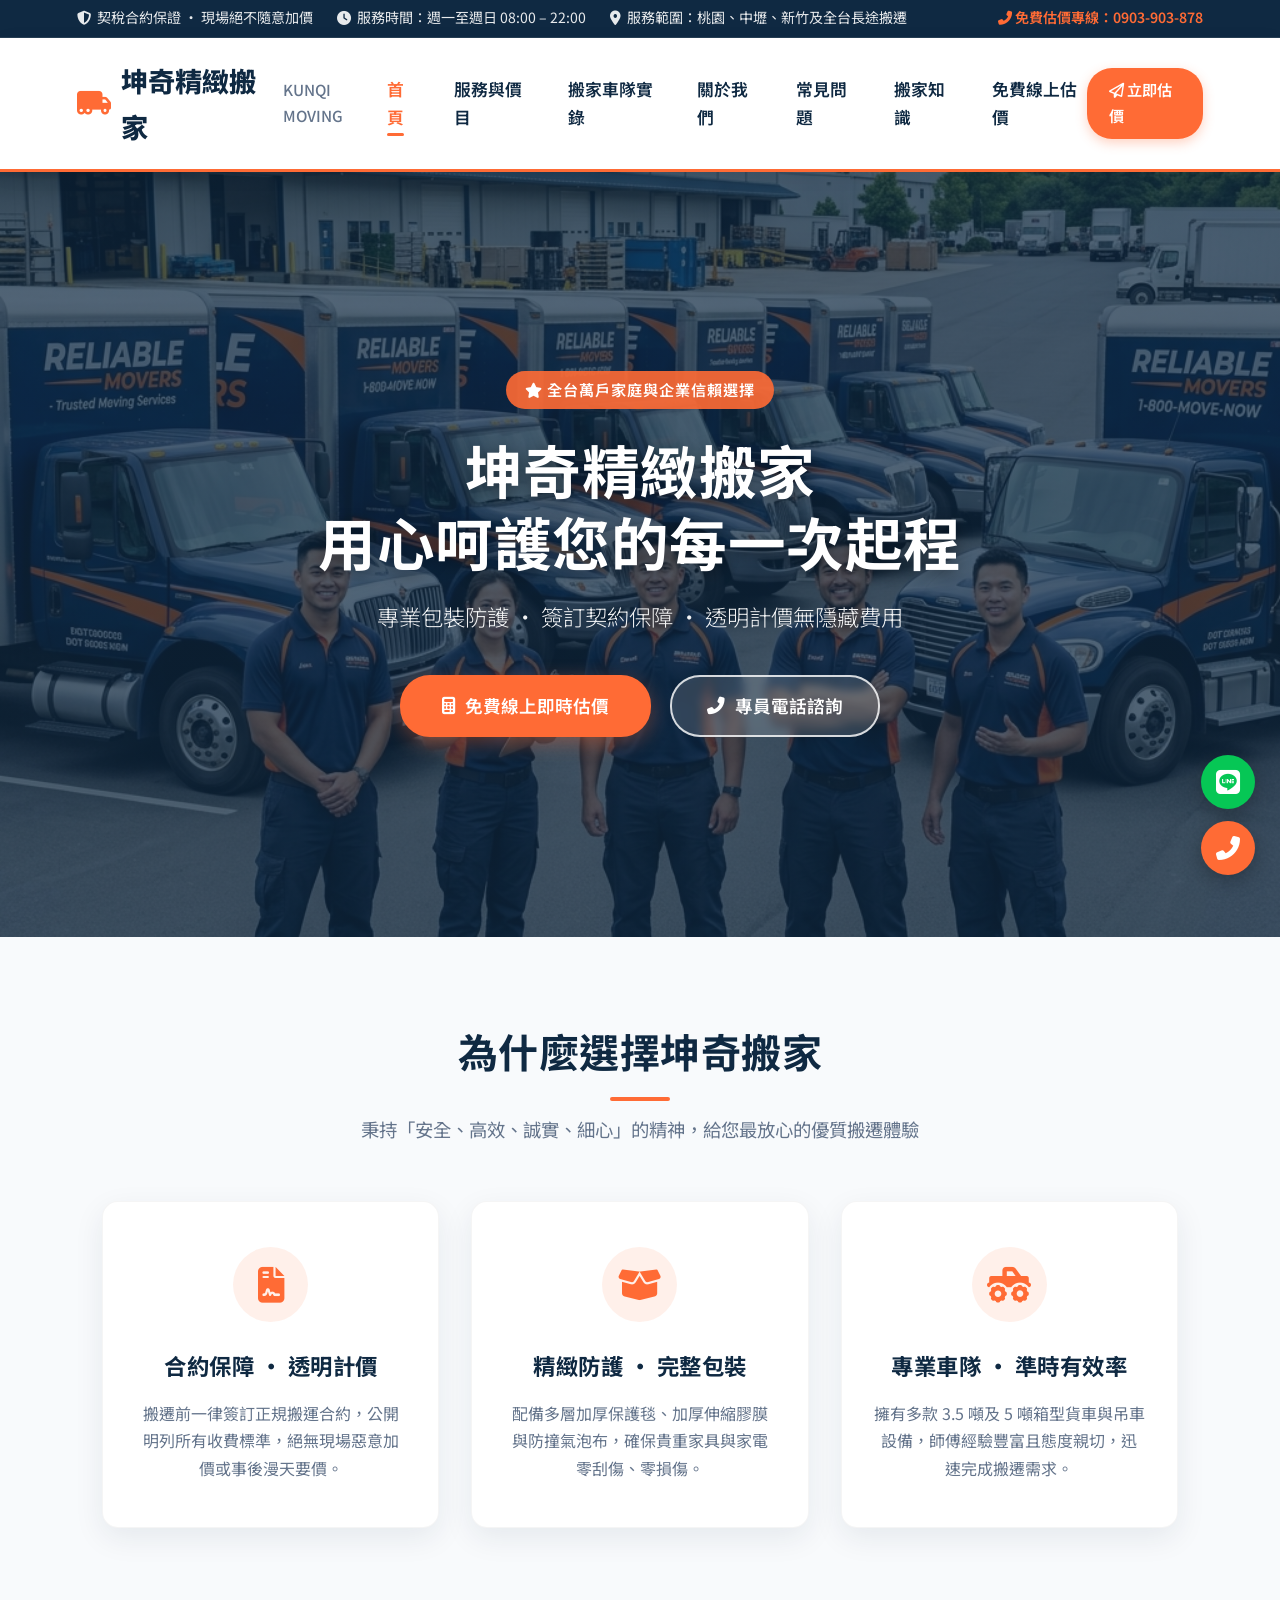
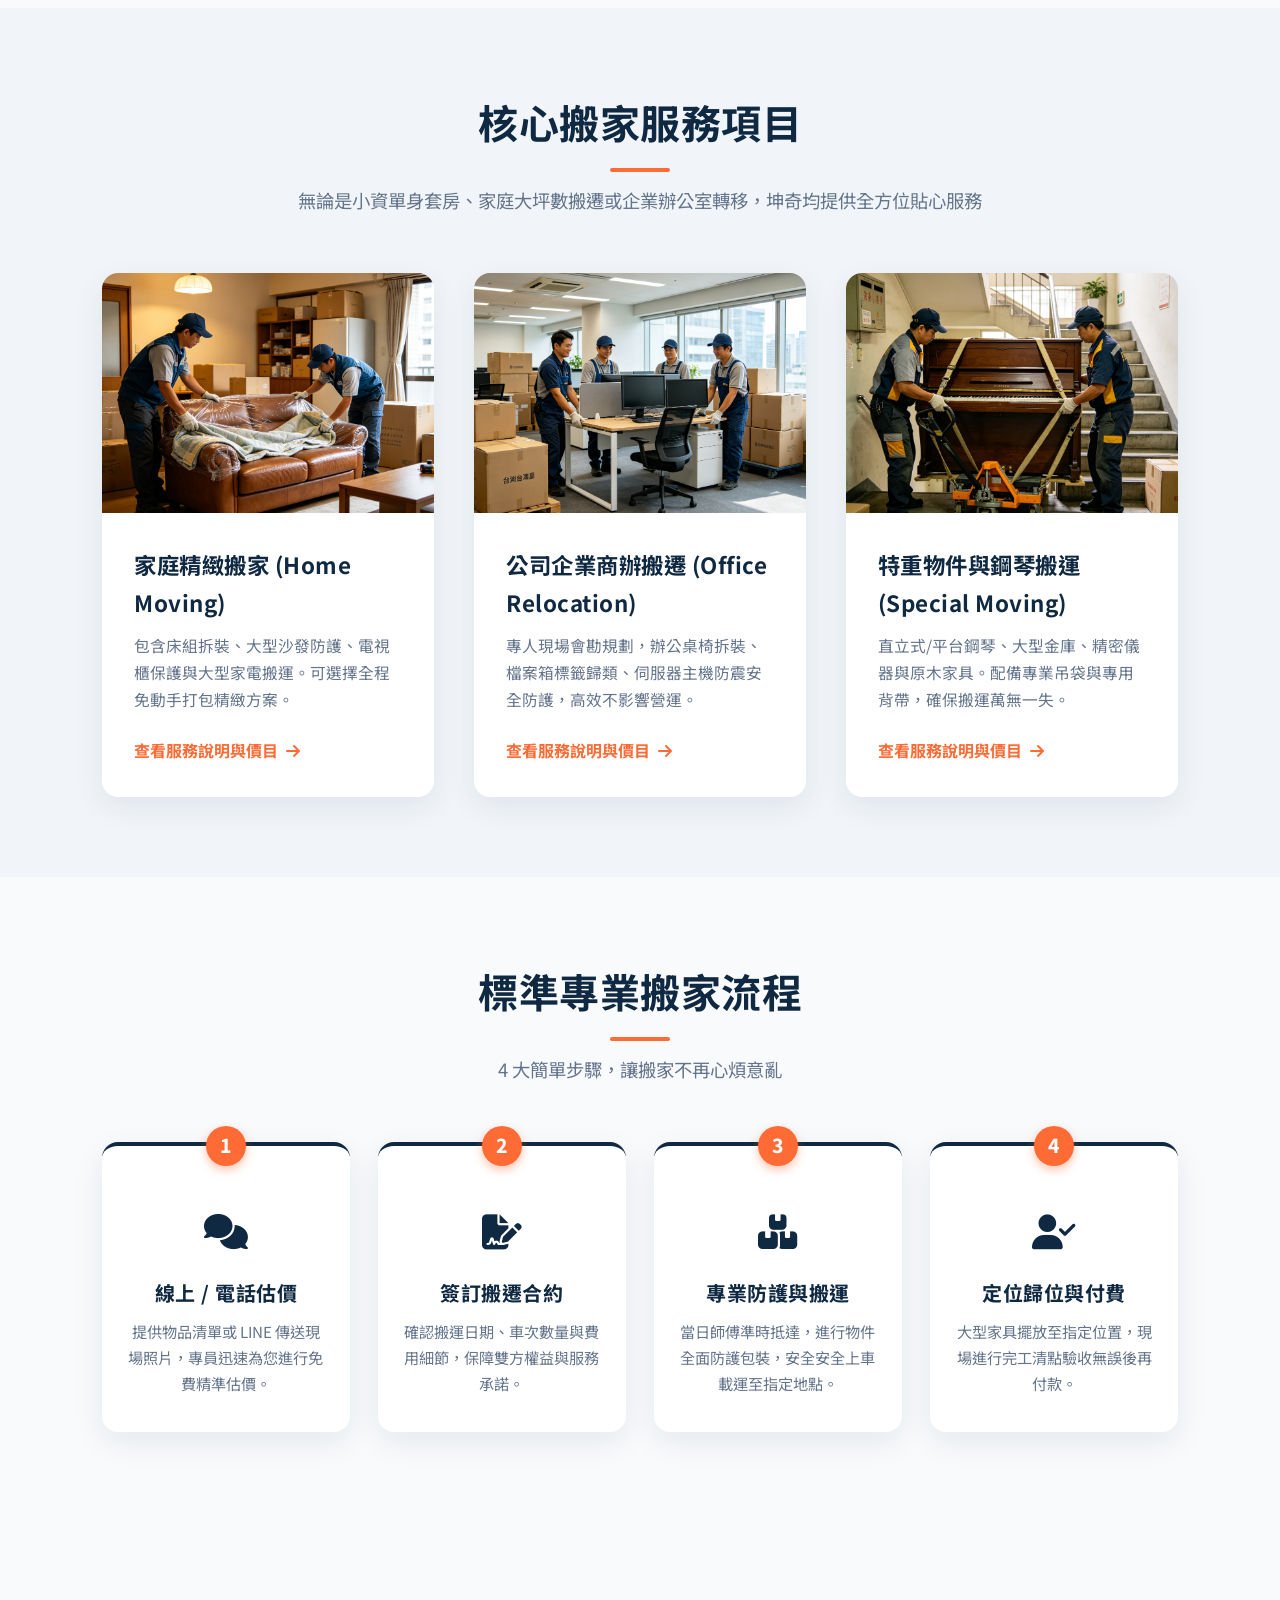
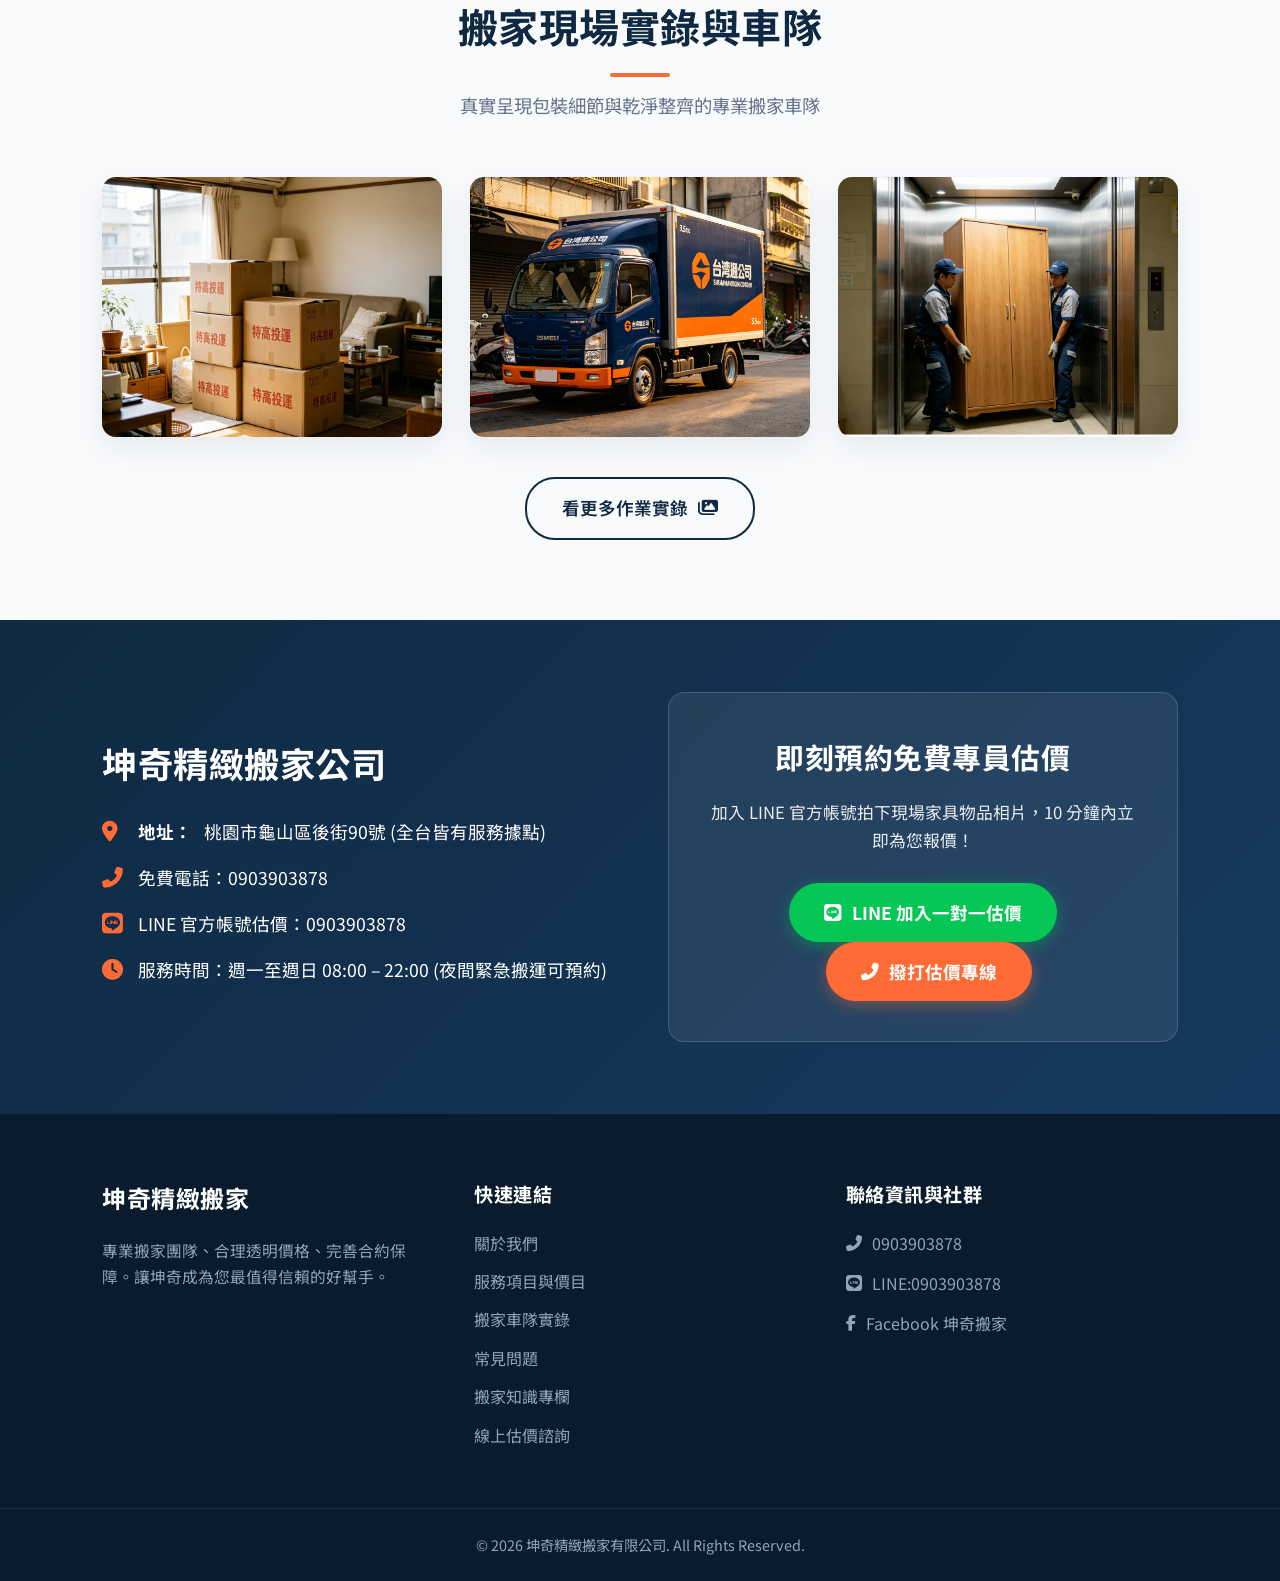
==== commit 338aeaee: "更改內容。" ====
--- a/index.html
+++ b/index.html
@@ -5,7 +5,8 @@
     <meta charset="UTF-8">
     <meta name="viewport" content="width=device-width, initial-scale=1.0">
     <title>坤奇精緻搬家 | 桃園中壢搬家首選 · 專業車隊與透明計價</title>
-    <meta name="description" content="坤奇精緻搬家提供大桃園、中壢與全台優質搬家服務。包含家庭搬家、公司企業搬遷、精緻包裝防護、廢棄物清運與大型家具特重搬運。透明計價、合約保障、專業車隊團隊。">
+    <meta name="description" content="坤奇精緻搬家提供大桃園、中壢、台北與全台優質搬家服務。包含台北搬家、桃園搬家、家庭搬家、公司企業商辦搬遷、精緻包裝防護、廢棄物清運與大型家具特重搬運。透明計價、合約保障、專業車隊團隊。">
+    <meta name="keywords" content="坤奇搬家, 台北搬家, 桃園搬家, 精緻搬家, 搬家車隊, 搬家估價">
     <link rel="stylesheet" href="css/style.css">
     <!-- Google Fonts -->
     <link href="https://fonts.googleapis.com/css2?family=Noto+Sans+TC:wght@300;400;500;700;800&family=Outfit:wght@500;600;700;800&display=swap" rel="stylesheet">
@@ -41,7 +42,10 @@
             <ul id="navMenu">
                 <li><a href="index.html" class="active">首頁</a></li>
                 <li><a href="services.html">服務與價目</a></li>
-                <li><a href="gallery.html">搬家實錄車隊</a></li>
+                <li><a href="gallery.html">搬家車隊實錄</a></li>
+                <li><a href="about.html">關於我們</a></li>
+                <li><a href="faq.html">常見問題</a></li>
+                <li><a href="blog.html">搬家知識</a></li>
                 <li><a href="contact.html">免費線上估價</a></li>
             </ul>
         </nav>
@@ -99,7 +103,7 @@
             <!-- Service 1 -->
             <div class="service-card">
                 <div class="service-img">
-                    <img src="images/home_moving.png" alt="家庭精緻搬家">
+                    <img src="images/new_sofa_wrap.jpg" alt="家庭精緻搬家">
                 </div>
                 <div class="service-info">
                     <h3>家庭精緻搬家 (Home Moving)</h3>
@@ -111,7 +115,7 @@
             <!-- Service 2 -->
             <div class="service-card">
                 <div class="service-img">
-                    <img src="images/office_moving.png" alt="公司企業商辦搬遷">
+                    <img src="images/new_office.jpg" alt="公司企業商辦搬遷">
                 </div>
                 <div class="service-info">
                     <h3>公司企業商辦搬遷 (Office Relocation)</h3>
@@ -123,7 +127,7 @@
             <!-- Service 3 -->
             <div class="service-card">
                 <div class="service-img">
-                    <img src="images/special_moving.png" alt="特重物件與鋼琴搬運">
+                    <img src="images/new_piano.jpg" alt="特重物件與鋼琴搬運">
                 </div>
                 <div class="service-info">
                     <h3>特重物件與鋼琴搬運 (Special Moving)</h3>
@@ -176,15 +180,15 @@
         </div>
         <div class="gallery-preview-grid">
             <div class="gallery-preview-item">
-                <img src="images/home_moving.png" alt="家具防護包裝實況">
+                <img src="images/new_boxes.jpg" alt="家具防護包裝實況">
                 <div class="overlay"><span>精緻防護加厚毯包裹</span></div>
             </div>
             <div class="gallery-preview-item">
-                <img src="images/hero_bg.png" alt="坤奇專業貨車車隊">
+                <img src="images/new_hero_truck.jpg" alt="坤奇專業貨車車隊">
                 <div class="overlay"><span>整齊乾淨車隊陣容</span></div>
             </div>
             <div class="gallery-preview-item">
-                <img src="images/office_moving.png" alt="企業搬遷與檔案整理">
+                <img src="images/new_elevator.jpg" alt="企業搬遷與檔案整理">
                 <div class="overlay"><span>企業辦公室高效定位</span></div>
             </div>
         </div>
@@ -199,7 +203,7 @@
             <div class="cta-info">
                 <h2>坤奇精緻搬家公司</h2>
                 <ul class="info-list">
-                    <li><i class="fas fa-map-marker-alt"></i> 地址：</strong> 桃園市龜山區後街90號</li> (全台皆有服務服務據點)</li>
+                    <li><i class="fas fa-map-marker-alt"></i> <strong>地址：</strong> 桃園市龜山區後街90號 (全台皆有服務據點)</li>
                     <li><i class="fas fa-phone-alt"></i> 免費電話：0903903878 </li>
                     <li><i class="fab fa-line"></i> LINE 官方帳號估價：0903903878</li>
                     <li><i class="fas fa-clock"></i> 服務時間：週一至週日 08:00 – 22:00 (夜間緊急搬運可預約)</li>
@@ -224,8 +228,11 @@
             <div class="footer-col">
                 <h4>快速連結</h4>
                 <ul>
+                    <li><a href="about.html">關於我們</a></li>
                     <li><a href="services.html">服務項目與價目</a></li>
-                    <li><a href="gallery.html">搬家實錄車隊</a></li>
+                    <li><a href="gallery.html">搬家車隊實錄</a></li>
+                    <li><a href="faq.html">常見問題</a></li>
+                    <li><a href="blog.html">搬家知識專欄</a></li>
                     <li><a href="contact.html">線上估價諮詢</a></li>
                 </ul>
             </div>
--- a/css/style.css
+++ b/css/style.css
@@ -924,3 +924,498 @@
         padding: 3.5rem 5%;
     }
 }
+
+/* ==========================================
+   Article Grid & Reading Modal Styling
+========================================== */
+.article-grid {
+    display: grid;
+    grid-template-columns: repeat(auto-fit, minmax(320px, 1fr));
+    gap: 2.2rem;
+    margin-top: 2rem;
+}
+
+.article-card {
+    background: #FFFFFF;
+    border-radius: 16px;
+    overflow: hidden;
+    box-shadow: 0 8px 25px rgba(15, 41, 66, 0.08);
+    transition: transform 0.3s ease, box-shadow 0.3s ease;
+    display: flex;
+    flex-direction: column;
+    border: 1px solid #E2E8F0;
+}
+
+.article-card:hover {
+    transform: translateY(-6px);
+    box-shadow: 0 16px 35px rgba(15, 41, 66, 0.15);
+}
+
+.article-card-img {
+    height: 220px;
+    position: relative;
+    overflow: hidden;
+}
+
+.article-card-img img {
+    width: 100%;
+    height: 100%;
+    object-fit: cover;
+    transition: transform 0.4s ease;
+}
+
+.article-card:hover .article-card-img img {
+    transform: scale(1.06);
+}
+
+.category-badge {
+    position: absolute;
+    top: 14px;
+    left: 14px;
+    background: rgba(15, 41, 66, 0.88);
+    color: #FFFFFF;
+    padding: 6px 14px;
+    border-radius: 30px;
+    font-size: 0.82rem;
+    font-weight: 700;
+    backdrop-filter: blur(4px);
+    border: 1px solid rgba(255, 255, 255, 0.2);
+}
+
+.article-card-body {
+    padding: 1.6rem;
+    display: flex;
+    flex-direction: column;
+    flex-grow: 1;
+}
+
+.meta-info {
+    display: flex;
+    justify-content: space-between;
+    font-size: 0.85rem;
+    color: #64748B;
+    margin-bottom: 0.8rem;
+}
+
+.article-title {
+    font-size: 1.18rem;
+    font-weight: 700;
+    color: #0F2942;
+    line-height: 1.45;
+    margin-bottom: 0.8rem;
+}
+
+.article-summary {
+    font-size: 0.92rem;
+    color: #475569;
+    line-height: 1.6;
+    margin-bottom: 1.2rem;
+    flex-grow: 1;
+}
+
+.keywords-tags {
+    display: flex;
+    flex-wrap: wrap;
+    gap: 6px;
+    margin-bottom: 1.2rem;
+}
+
+.kw-tag {
+    background: #F1F5F9;
+    color: #2563EB;
+    font-size: 0.78rem;
+    font-weight: 700;
+    padding: 4px 10px;
+    border-radius: 6px;
+}
+
+.btn-read-more {
+    background: linear-gradient(135deg, #E66100, #F57C00);
+    color: #FFFFFF;
+    border: none;
+    padding: 12px;
+    border-radius: 10px;
+    font-weight: 700;
+    cursor: pointer;
+    transition: background 0.3s ease, transform 0.2s ease;
+    width: 100%;
+    text-align: center;
+    font-size: 0.95rem;
+    box-shadow: 0 4px 12px rgba(230, 97, 0, 0.25);
+}
+
+.btn-read-more:hover {
+    background: linear-gradient(135deg, #D55400, #E66100);
+    transform: translateY(-2px);
+}
+
+/* Modal Popup Styling */
+.modal-overlay {
+    position: fixed;
+    top: 0;
+    left: 0;
+    width: 100vw;
+    height: 100vh;
+    background: rgba(15, 23, 42, 0.75);
+    backdrop-filter: blur(8px);
+    z-index: 9999;
+    display: flex;
+    align-items: center;
+    justify-content: center;
+    opacity: 0;
+    visibility: hidden;
+    transition: opacity 0.3s ease, visibility 0.3s ease;
+    padding: 20px;
+}
+
+.modal-overlay.active {
+    opacity: 1;
+    visibility: visible;
+}
+
+.modal-container {
+    background: #FFFFFF;
+    width: 100%;
+    max-width: 860px;
+    max-height: 90vh;
+    border-radius: 20px;
+    overflow-y: auto;
+    position: relative;
+    box-shadow: 0 25px 50px -12px rgba(0, 0, 0, 0.35);
+    animation: modalSlideUp 0.35s cubic-bezier(0.16, 1, 0.3, 1);
+}
+
+@keyframes modalSlideUp {
+    from { transform: translateY(30px); opacity: 0; }
+    to { transform: translateY(0); opacity: 1; }
+}
+
+.modal-close-btn {
+    position: absolute;
+    top: 16px;
+    right: 20px;
+    background: rgba(15, 41, 66, 0.7);
+    color: #FFFFFF;
+    border: none;
+    width: 38px;
+    height: 38px;
+    border-radius: 50%;
+    font-size: 1.2rem;
+    cursor: pointer;
+    z-index: 10;
+    transition: background 0.2s ease;
+    display: flex;
+    align-items: center;
+    justify-content: center;
+}
+
+.modal-close-btn:hover {
+    background: #E66100;
+}
+
+.modal-hero-img img {
+    width: 100%;
+    max-height: 380px;
+    object-fit: cover;
+}
+
+.modal-content-inner {
+    padding: 2.2rem;
+}
+
+.modal-meta-bar {
+    display: flex;
+    flex-wrap: wrap;
+    gap: 15px;
+    font-size: 0.9rem;
+    color: #64748B;
+    align-items: center;
+    margin-bottom: 1rem;
+}
+
+.badge-cat {
+    background: #0F2942;
+    color: #FFFFFF;
+    padding: 4px 12px;
+    border-radius: 20px;
+    font-weight: 700;
+    font-size: 0.82rem;
+}
+
+.modal-article-h2 {
+    font-size: 1.6rem;
+    color: #0F2942;
+    line-height: 1.4;
+    margin-bottom: 1rem;
+}
+
+.modal-kw-bar {
+    background: #F8FAFC;
+    padding: 10px 16px;
+    border-radius: 8px;
+    font-size: 0.9rem;
+    color: #334155;
+}
+
+.kw-highlight {
+    color: #E66100;
+    font-weight: 800;
+}
+
+.modal-main-text {
+    font-size: 1.02rem;
+    line-height: 1.8;
+    color: #334155;
+}
+
+.modal-main-text h3 {
+    font-size: 1.25rem;
+    color: #0F2942;
+    margin: 1.6rem 0 0.8rem 0;
+    border-left: 4px solid #E66100;
+    padding-left: 10px;
+}
+
+.modal-cta-box {
+    margin-top: 2rem;
+    background: linear-gradient(135deg, #0F2942, #1E3A8A);
+    color: #FFFFFF;
+    padding: 1.8rem;
+    border-radius: 14px;
+    text-align: center;
+}
+
+.modal-cta-box h4 {
+    font-size: 1.2rem;
+    margin-bottom: 0.6rem;
+    color: #F8FAFC;
+}
+
+.modal-cta-box p {
+    color: #CBD5E1;
+    font-size: 0.95rem;
+    margin-bottom: 1.2rem;
+}
+
+.btn-cta-call {
+    display: inline-block;
+    background: #E66100;
+    color: #FFFFFF;
+    padding: 12px 28px;
+    border-radius: 30px;
+    font-weight: 800;
+    text-decoration: none;
+    transition: background 0.2s ease;
+}
+
+.btn-cta-call:hover {
+    background: #FF7B1A;
+}
+
+
+
+/* ===== FAQ Accordion Styles ===== */
+.faq-container {
+    max-width: 900px;
+    margin: 0 auto;
+}
+
+.faq-item {
+    background-color: var(--card-bg);
+    border-radius: 12px;
+    margin-bottom: 1rem;
+    box-shadow: var(--shadow-soft);
+    overflow: hidden;
+    transition: var(--transition);
+}
+
+.faq-item:hover {
+    box-shadow: var(--shadow-hover);
+}
+
+.faq-question {
+    padding: 1.3rem 1.8rem;
+    cursor: pointer;
+    display: flex;
+    justify-content: space-between;
+    align-items: center;
+    font-weight: 600;
+    font-size: 1.05rem;
+    color: var(--brand-navy);
+    transition: var(--transition);
+    user-select: none;
+}
+
+.faq-question:hover {
+    background-color: #F8FAFC;
+}
+
+.faq-question span {
+    display: flex;
+    align-items: center;
+    gap: 0.8rem;
+}
+
+.faq-question span i {
+    color: var(--accent-orange);
+    font-size: 1.1rem;
+}
+
+.faq-icon {
+    color: var(--accent-orange);
+    transition: transform 0.35s ease;
+    font-size: 0.9rem;
+}
+
+.faq-item.active .faq-icon {
+    transform: rotate(180deg);
+}
+
+.faq-answer {
+    max-height: 0;
+    overflow: hidden;
+    transition: max-height 0.4s ease, padding 0.4s ease;
+    padding: 0 1.8rem;
+}
+
+.faq-item.active .faq-answer {
+    max-height: 1000px;
+    padding: 0 1.8rem 1.5rem 1.8rem;
+}
+
+.faq-answer p {
+    color: var(--text-muted);
+    line-height: 1.8;
+    margin-bottom: 0.8rem;
+}
+
+.faq-answer ul, .faq-answer ol {
+    color: var(--text-muted);
+    line-height: 1.8;
+    margin: 0.8rem 0;
+    padding-left: 1.5rem;
+}
+
+.faq-answer li {
+    margin-bottom: 0.5rem;
+}
+
+.faq-answer strong {
+    color: var(--brand-navy);
+}
+
+/* ===== Blog Article Card Styles ===== */
+.blog-grid {
+    display: grid;
+    grid-template-columns: repeat(auto-fill, minmax(340px, 1fr));
+    gap: 2rem;
+    max-width: 1200px;
+    margin: 0 auto;
+}
+
+.blog-card {
+    background-color: var(--card-bg);
+    border-radius: 16px;
+    overflow: hidden;
+    box-shadow: var(--shadow-soft);
+    transition: var(--transition);
+    display: flex;
+    flex-direction: column;
+}
+
+.blog-card:hover {
+    transform: translateY(-6px);
+    box-shadow: var(--shadow-hover);
+}
+
+.blog-card-img {
+    width: 100%;
+    height: 220px;
+    overflow: hidden;
+}
+
+.blog-card-img img {
+    width: 100%;
+    height: 100%;
+    object-fit: cover;
+    transition: transform 0.5s ease;
+}
+
+.blog-card:hover .blog-card-img img {
+    transform: scale(1.08);
+}
+
+.blog-card-body {
+    padding: 1.5rem;
+    flex: 1;
+    display: flex;
+    flex-direction: column;
+}
+
+.blog-card-meta {
+    display: flex;
+    gap: 1rem;
+    font-size: 0.85rem;
+    color: var(--text-muted);
+    margin-bottom: 0.8rem;
+}
+
+.blog-card-meta span {
+    display: flex;
+    align-items: center;
+    gap: 0.3rem;
+}
+
+.blog-card-category {
+    display: inline-block;
+    background-color: rgba(255, 107, 53, 0.1);
+    color: var(--accent-orange);
+    padding: 0.25rem 0.8rem;
+    border-radius: 20px;
+    font-size: 0.8rem;
+    font-weight: 600;
+    margin-bottom: 0.8rem;
+    width: fit-content;
+}
+
+.blog-card h3 {
+    font-size: 1.15rem;
+    color: var(--brand-navy);
+    margin-bottom: 0.8rem;
+    line-height: 1.5;
+}
+
+.blog-card p {
+    color: var(--text-muted);
+    font-size: 0.95rem;
+    line-height: 1.7;
+    flex: 1;
+}
+
+.blog-card-link {
+    display: inline-flex;
+    align-items: center;
+    gap: 0.5rem;
+    color: var(--accent-orange);
+    font-weight: 600;
+    margin-top: 1rem;
+    transition: var(--transition);
+}
+
+.blog-card-link:hover {
+    gap: 0.8rem;
+}
+
+@media (max-width: 768px) {
+    .blog-grid {
+        grid-template-columns: 1fr;
+    }
+    .faq-question {
+        font-size: 0.95rem;
+        padding: 1rem 1.2rem;
+    }
+    .faq-item.active .faq-answer {
+        padding: 0 1.2rem 1.2rem 1.2rem;
+    }
+}
+
